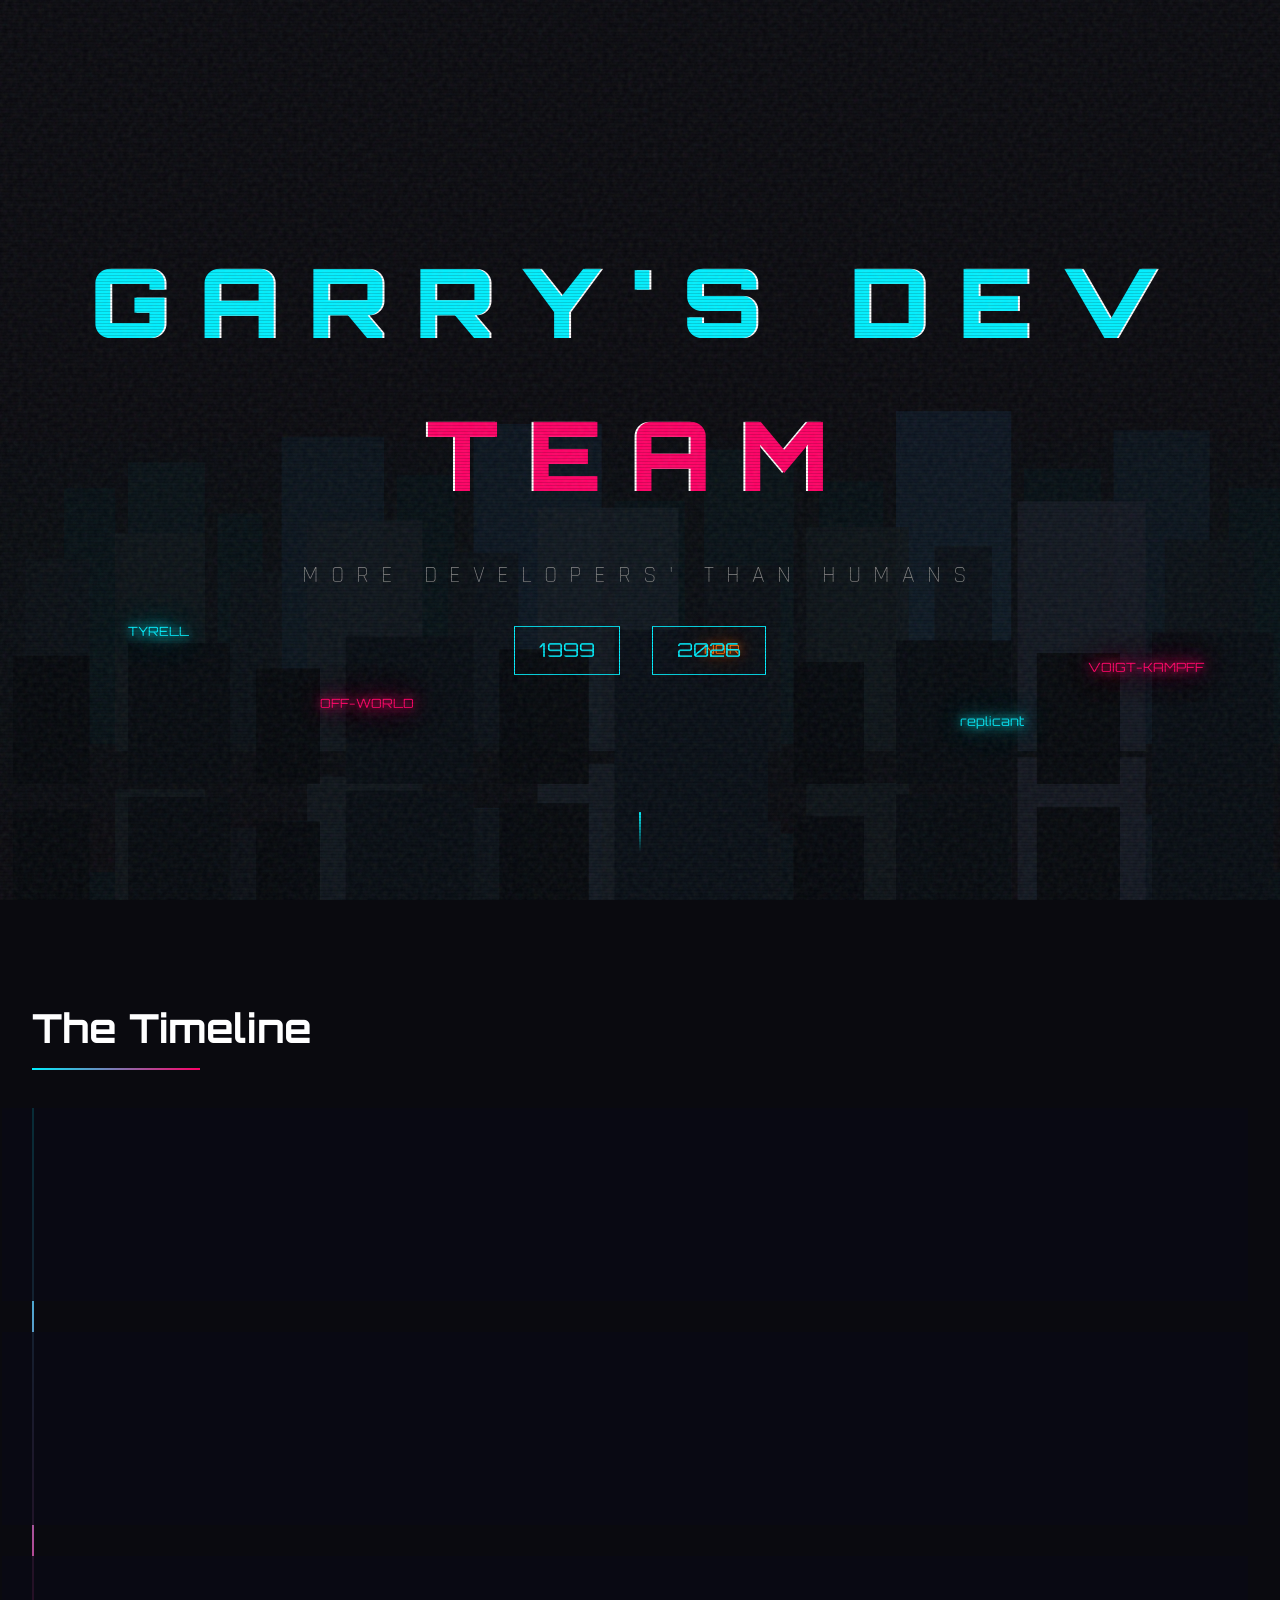
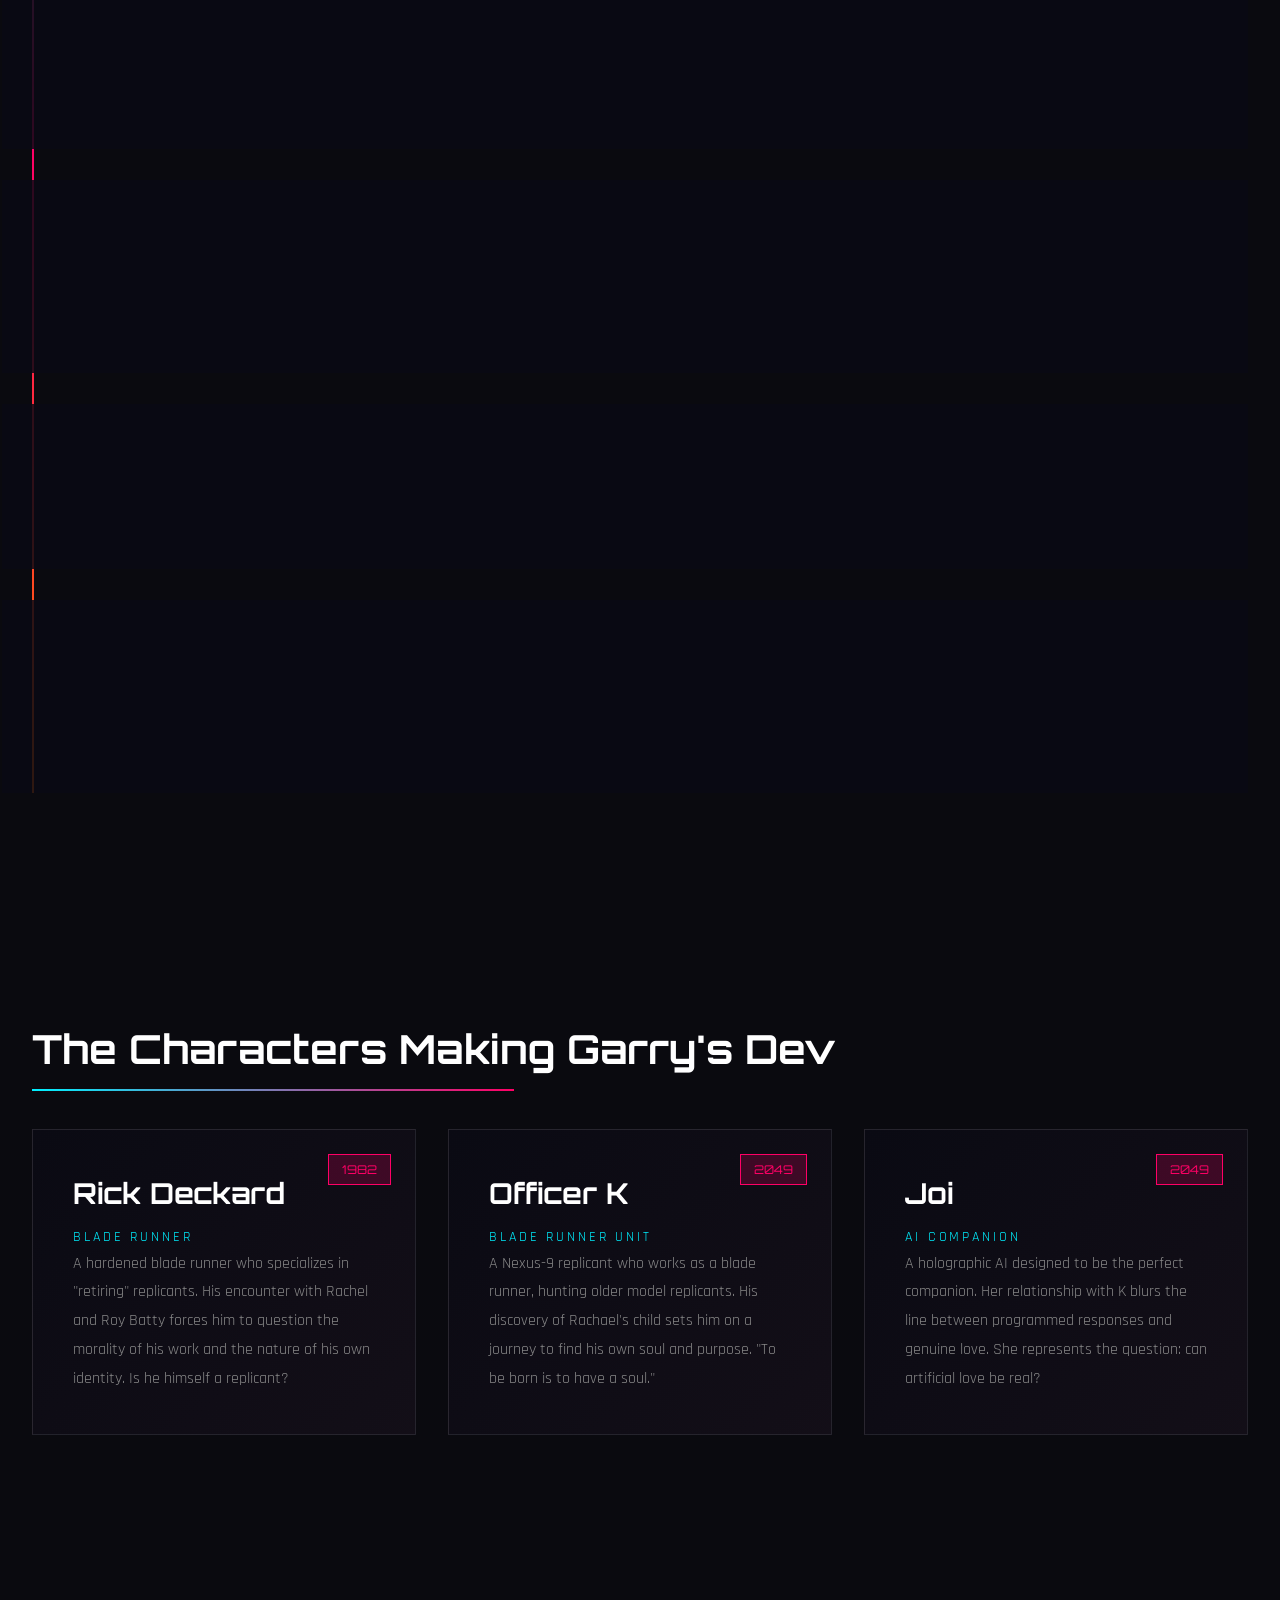
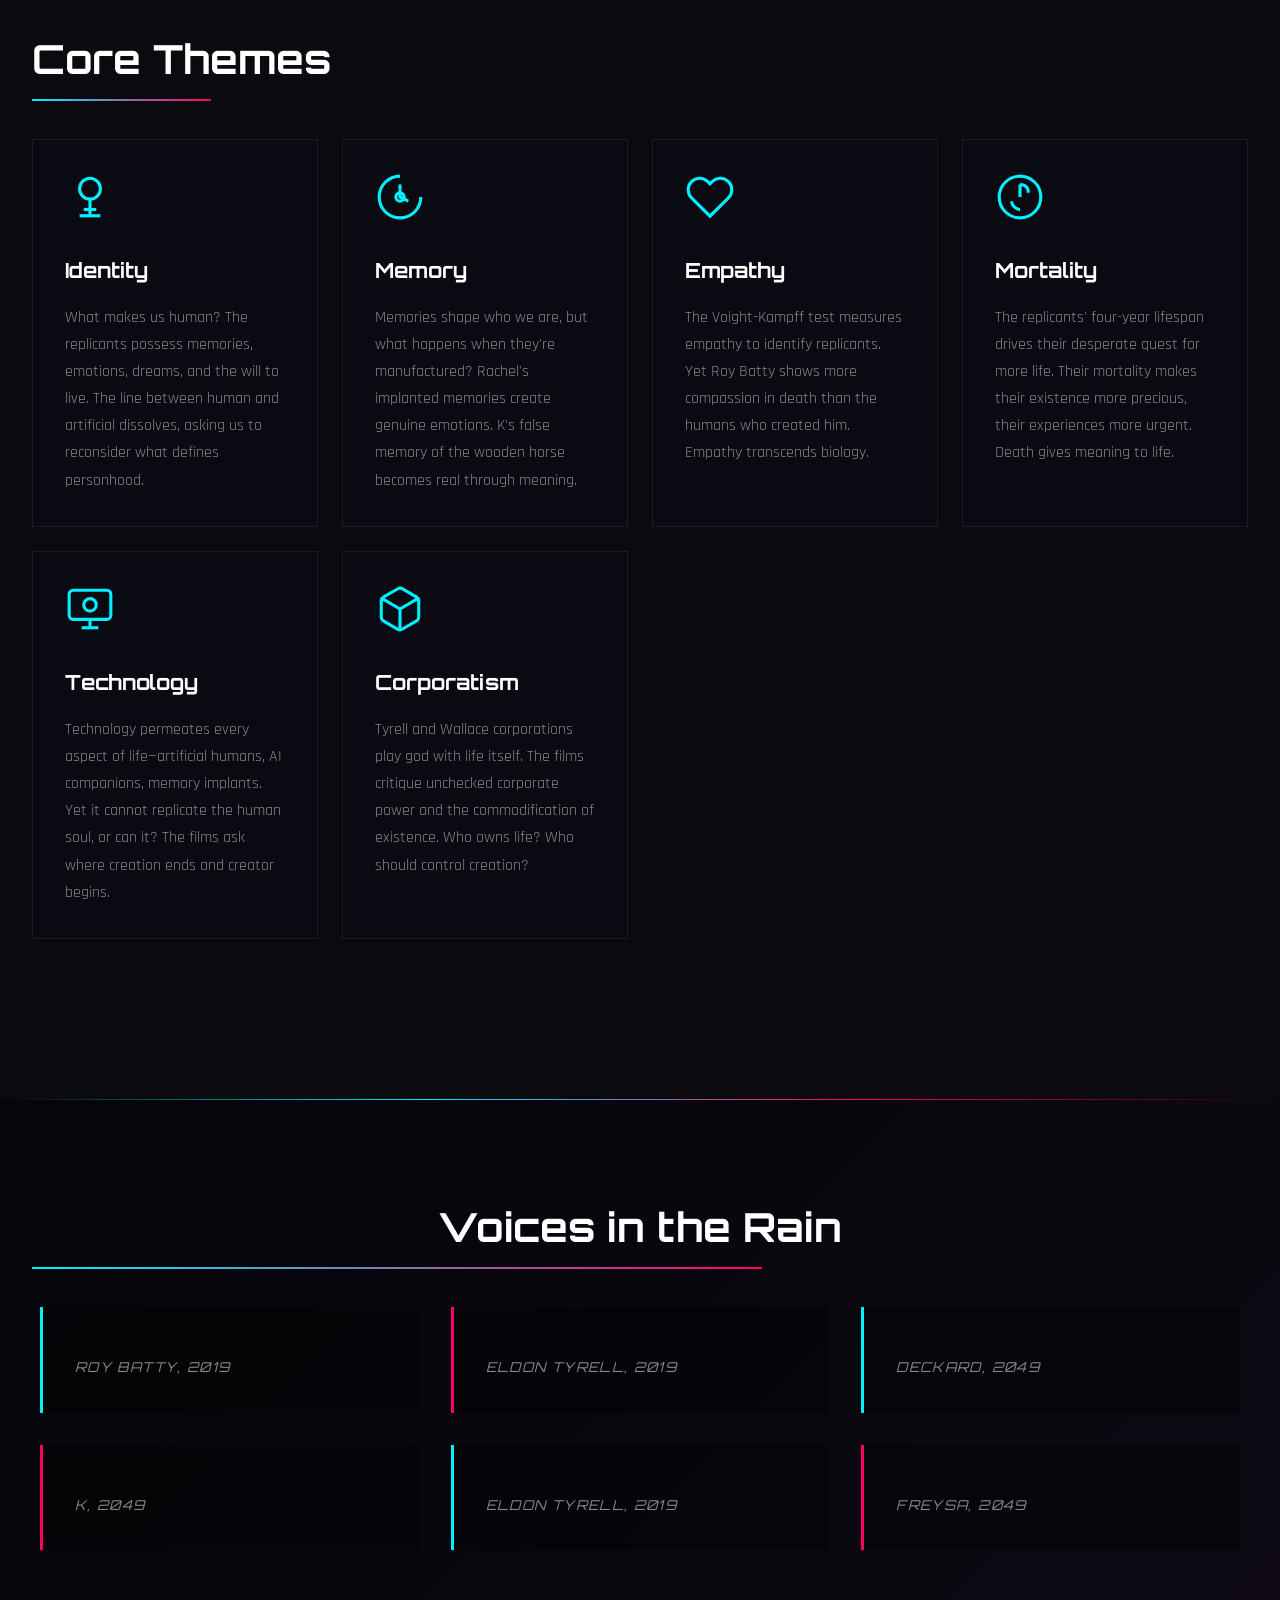
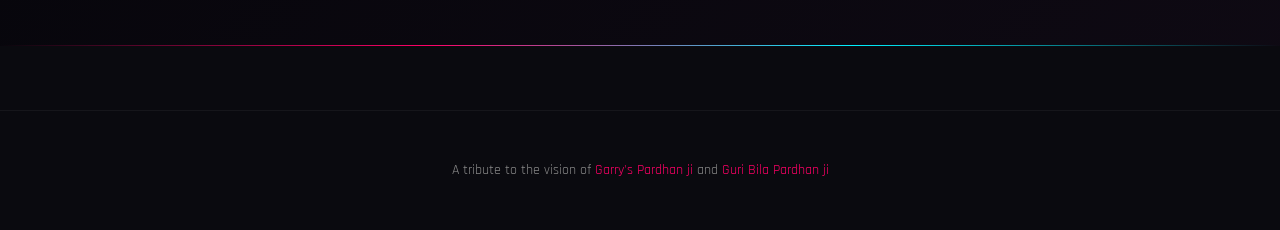
==== index.html @ 94e4e6bd "Update index.html" ====
<!DOCTYPE html>    
<html lang="en">         
<head>    
    <title>GARRY'S DEV TEAM</title>
    <meta name="google-site-verification" content="avKt0kU8BLroSEwpbWZfUo_rFv3355gO7h4EBbHmnKc" />
    <meta charset="UTF-8">
    <meta name="viewport" content="width=device-width, initial-scale=1.0">
    <link href="https://fonts.googleapis.com/css2?family=Orbitron:wght@400;700;900&family=Rajdhani:wght@300;400;500;600&display=swap" rel="stylesheet">
    <link rel="stylesheet" href="style.css">
    <!-- <style>
        * {   
            margin: 0; 
            padding: 0;
            box-sizing: border-box;
        }

        :root {
            --cyan: #00f0ff;
            --magenta: #ff0066;
            --orange: #ff6b00;
            --dark-bg: #0a0a0f;
            --card-bg: rgba(10, 10, 20, 0.85);
            --text-primary: #e0e0e0;
            --text-secondary: #888;
        }

        html {
            scroll-behavior: smooth;
        }

        body {
            font-family: 'Rajdhani', sans-serif;
            background: var(--dark-bg);
            color: var(--text-primary);
            overflow-x: hidden;
            line-height: 1.6;
        }

        /* Film Grain Overlay */
        .film-grain {
            position: fixed;
            top: 0;
            left: 0;
            width: 100%;
            height: 100%;
            pointer-events: none;
            z-index: 10000;
            opacity: 0.08;
            background-image: url("data:image/svg+xml,%3Csvg viewBox='0 0 200 200' xmlns='http://www.w3.org/2000/svg'%3E%3Cfilter id='noise'%3E%3CfeTurbulence type='fractalNoise' baseFrequency='0.9' numOctaves='4' stitchTiles='stitch'/%3E%3C/filter%3E%3Crect width='100%25' height='100%25' filter='url(%23noise)'/%3E%3C/svg%3E");
            animation: grain 0.3s steps(3) infinite;
        }

        @keyframes grain {
            0%, 100% { transform: translate(0, 0); }
            33% { transform: translate(-2px, 1px); }
            66% { transform: translate(1px, -1px); }
        }

        /* CRT Scanlines */
        .scanlines {
            position: fixed;
            top: 0;
            left: 0;
            width: 100%;
            height: 100%;
            pointer-events: none; 
            z-index: 9999;
            background: repeating-linear-gradient(
                0deg,
                rgba(0, 0, 0, 0.15) 0px,
                rgba(0, 0, 0, 0.15) 1px,
                transparent 1px,
                transparent 3px
            );
            animation: scanlineMove 8s linear infinite;
        }

        @keyframes scanlineMove {
            0% { background-position: 0 0; }
            100% { background-position: 0 100px; }
        }

        /* Rain Canvas */
        #rainCanvas {
            position: fixed;
            top: 0;
            left: 0;
            width: 100%;
            height: 100%;
            z-index: 5;
            pointer-events: none;
        }

        /* Hero Section */
        .hero {
            position: relative;
            height: 100vh;
            min-height: 700px;
            display: flex;
            align-items: center;
            justify-content: center;
            overflow: hidden;
        }

        .parallax-container {
            position: absolute;
            width: 100%;
            height: 100%;
            top: 0;
            left: 0;
        }

        .city-layer {
            position: absolute;
            bottom: 0;
            left: 0;
            width: 100%;
            background-size: cover;
            background-position: bottom center;
            background-repeat: repeat-x;
        }

        .city-back {
            height: 60%;
            background: linear-gradient(to top, 
                transparent 0%,
                rgba(0, 240, 255, 0.02) 50%,
                transparent 100%
            ),
            url("data:image/svg+xml,%3Csvg xmlns='http://www.w3.org/2000/svg' viewBox='0 0 1000 300'%3E%3Crect x='50' y='100' width='40' height='200' fill='%23051015'/%3E%3Crect x='100' y='80' width='60' height='220' fill='%23081218'/%3E%3Crect x='170' y='120' width='35' height='180' fill='%23051015'/%3E%3Crect x='220' y='60' width='80' height='240' fill='%230a1520'/%3E%3Crect x='310' y='90' width='45' height='210' fill='%23051015'/%3E%3Crect x='370' y='50' width='100' height='250' fill='%230c1825'/%3E%3Crect x='480' y='110' width='55' height='190' fill='%23051015'/%3E%3Crect x='550' y='70' width='70' height='230' fill='%23081218'/%3E%3Crect x='640' y='95' width='50' height='205' fill='%23051015'/%3E%3Crect x='700' y='40' width='90' height='260' fill='%230e1a28'/%3E%3Crect x='800' y='85' width='60' height='215' fill='%23051015'/%3E%3Crect x='870' y='55' width='75' height='245' fill='%230a1520'/%3E%3Crect x='960' y='100' width='40' height='200' fill='%23051015'/%3E%3C/svg%3E");
            opacity: 0.7;
            z-index: 1;
        }

        .city-mid {
            height: 45%;
            background: url("data:image/svg+xml,%3Csvg xmlns='http://www.w3.org/2000/svg' viewBox='0 0 1000 200'%3E%3Crect x='20' y='50' width='50' height='150' fill='%230a0f15'/%3E%3Crect x='90' y='30' width='70' height='170' fill='%230d1318'/%3E%3Crect x='180' y='60' width='40' height='140' fill='%230a0f15'/%3E%3Crect x='240' y='20' width='90' height='180' fill='%230f151c'/%3E%3Crect x='350' y='45' width='55' height='155' fill='%230a0f15'/%3E%3Crect x='420' y='10' width='110' height='190' fill='%23111820'/%3E%3Crect x='550' y='55' width='60' height='145' fill='%230a0f15'/%3E%3Crect x='630' y='25' width='80' height='175' fill='%230d1318'/%3E%3Crect x='730' y='40' width='45' height='160' fill='%230a0f15'/%3E%3Crect x='795' y='5' width='100' height='195' fill='%23131822'/%3E%3Crect x='910' y='35' width='70' height='165' fill='%230a0f15'/%3E%3C/svg%3E");
            opacity: 0.85;
            z-index: 2;
        }

        .city-front {
            height: 30%;
            background: url("data:image/svg+xml,%3Csvg xmlns='http://www.w3.org/2000/svg' viewBox='0 0 1000 120'%3E%3Crect x='10' y='20' width='60' height='100' fill='%2305080c'/%3E%3Crect x='100' y='10' width='80' height='110' fill='%23060a0f'/%3E%3Crect x='200' y='30' width='50' height='90' fill='%2305080c'/%3E%3Crect x='270' y='5' width='100' height='115' fill='%23070c12'/%3E%3Crect x='390' y='15' width='70' height='105' fill='%2305080c'/%3E%3Crect x='480' y='0' width='120' height='120' fill='%23080e15'/%3E%3Crect x='620' y='25' width='55' height='95' fill='%2305080c'/%3E%3Crect x='700' y='8' width='90' height='112' fill='%23060a0f'/%3E%3Crect x='810' y='18' width='65' height='102' fill='%2305080c'/%3E%3Crect x='900' y='2' width='95' height='118' fill='%23070c12'/%3E%3C/svg%3E");
            opacity: 0.95;
            z-index: 3;
        }

        .neon-signs {
            position: absolute;
            bottom: 15%;
            left: 0;
            width: 100%;
            height: 20%;
            z-index: 4;
        }

        .neon-sign {
            position: absolute;
            font-family: 'Orbitron', sans-serif;
            font-size: 0.8rem;
            color: var(--cyan);
            text-shadow: 0 0 10px var(--cyan), 0 0 20px var(--cyan), 0 0 40px var(--cyan);
            animation: neonFlicker 3s infinite;
        }

        .neon-sign:nth-child(1) { left: 10%; top: 20%; animation-delay: 0s; }
        .neon-sign:nth-child(2) { left: 25%; top: 60%; color: var(--magenta); text-shadow: 0 0 10px var(--magenta), 0 0 20px var(--magenta), 0 0 40px var(--magenta); animation-delay: 0.5s; }
        .neon-sign:nth-child(3) { left: 55%; top: 30%; color: var(--orange); text-shadow: 0 0 10px var(--orange), 0 0 20px var(--orange), 0 0 40px var(--orange); animation-delay: 1s; }
        .neon-sign:nth-child(4) { left: 75%; top: 70%; animation-delay: 1.5s; }
        .neon-sign:nth-child(5) { left: 85%; top: 40%; color: var(--magenta); text-shadow: 0 0 10px var(--magenta), 0 0 20px var(--magenta), 0 0 40px var(--magenta); animation-delay: 2s; }

        @keyframes neonFlicker {
            0%, 100% { opacity: 1; }
            92% { opacity: 1; }
            93% { opacity: 0.3; }
            94% { opacity: 1; }
            96% { opacity: 0.5; }
            97% { opacity: 1; }
        }

        .hero-content {
            position: relative;
            z-index: 10;
            text-align: center;
            padding: 2rem;
        }

        .glitch-title {
            font-family: 'Orbitron', sans-serif;
            font-size: clamp(2.5rem, 8vw, 6rem);
            font-weight: 900;
            color: #fff;
            text-transform: uppercase;
            letter-spacing: 0.3em;
            position: relative;
            animation: textShadow 4s infinite;
        }

        .glitch-title::before,
        .glitch-title::after {
            content: attr(data-text);
            position: absolute;
            top: 0;
            left: 0;
            width: 100%;
            height: 100%;
        }

        .glitch-title::before {
            color: var(--cyan);
            animation: glitch1 2s infinite;
            clip-path: polygon(0 0, 100% 0, 100% 45%, 0 45%);
            transform: translateX(-2px);
        }

        .glitch-title::after {
            color: var(--magenta);
            animation: glitch2 2s infinite;
            clip-path: polygon(0 55%, 100% 55%, 100% 100%, 0 100%);
            transform: translateX(2px);
        }

        @keyframes glitch1 {
            0%, 100% { transform: translateX(0); }
            20% { transform: translateX(-3px); }
            40% { transform: translateX(3px); }
            60% { transform: translateX(-1px); }
            80% { transform: translateX(2px); }
        }

        @keyframes glitch2 {
            0%, 100% { transform: translateX(0); }
            20% { transform: translateX(3px); }
            40% { transform: translateX(-3px); }
            60% { transform: translateX(1px); }
            80% { transform: translateX(-2px); }
        }

        @keyframes textShadow {
            0%, 100% { text-shadow: 0 0 20px rgba(255,255,255,0.5), 0 0 40px var(--cyan); }
            50% { text-shadow: 0 0 30px rgba(255,255,255,0.7), 0 0 60px var(--magenta); }
        }

        .subtitle {
            font-family: 'Rajdhani', sans-serif;
            font-size: clamp(1rem, 3vw, 1.5rem);
            font-weight: 300;
            letter-spacing: 0.5em;
            color: var(--text-secondary);
            margin-top: 1.5rem;
            text-transform: uppercase;
        }

        .year-badge {
            display: inline-flex;
            gap: 2rem;
            margin-top: 2rem;
            font-family: 'Orbitron', sans-serif;
            font-size: 1.2rem;
        }

        .year-badge span {
            padding: 0.5rem 1.5rem;
            border: 1px solid var(--cyan);
            color: var(--cyan);
            position: relative;
            overflow: hidden;
            transition: all 0.3s ease;
            cursor: pointer;
        }

        .year-badge span::before {
            content: '';
            position: absolute;
            top: 0;
            left: -100%;
            width: 100%;
            height: 100%;
            background: linear-gradient(90deg, transparent, rgba(0, 240, 255, 0.2), transparent);
            transition: left 0.5s ease;
        }

        .year-badge span:hover::before {
            left: 100%;
        }

        .year-badge span:hover {
            background: rgba(0, 240, 255, 0.1);
            box-shadow: 0 0 20px rgba(0, 240, 255, 0.3);
        }

        .scroll-indicator {
            position: absolute;
            bottom: 3rem;
            left: 50%;
            transform: translateX(-50%);
            z-index: 10;
            animation: bounce 2s infinite;
        }

        .scroll-indicator span {
            display: block;
            width: 2px;
            height: 40px;
            background: linear-gradient(to bottom, var(--cyan), transparent);
            margin: 0 auto;
        }

        @keyframes bounce {
            0%, 100% { transform: translateX(-50%) translateY(0); }
            50% { transform: translateX(-50%) translateY(10px); }
        }

        /* Section Styles */
        section {
            position: relative;
            z-index: 10;
            padding: 6rem 2rem;
            max-width: 1400px;
            margin: 0 auto;
        }

        .section-title {
            font-family: 'Orbitron', sans-serif;
            font-size: clamp(1.8rem, 4vw, 2.5rem);
            font-weight: 700;
            margin-bottom: 3rem;
            position: relative;
            display: inline-block;
            color: #fff;
        }

        .section-title::after {
            content: '';
            position: absolute;
            bottom: -10px;
            left: 0;
            width: 60%;
            height: 2px;
            background: linear-gradient(90deg, var(--cyan), var(--magenta));
        }

        /* Timeline */
        .timeline {
            position: relative;
            padding-left: 2rem;
        }

        .timeline::before {
            content: '';
            position: absolute;
            left: 0;
            top: 0;
            height: 100%;
            width: 2px;
            background: linear-gradient(to bottom, var(--cyan), var(--magenta), var(--orange));
        }

        .timeline-item {
            position: relative;
            padding: 2rem;
            margin-bottom: 2rem;
            background: var(--card-bg);
            border: 1px solid rgba(0, 240, 255, 0.2);
            backdrop-filter: blur(10px);
            transition: all 0.4s ease;
            cursor: pointer;
        }

        .timeline-item::before {
            content: '';
            position: absolute;
            left: -2.5rem;
            top: 2.5rem;
            width: 12px;
            height: 12px;
            background: var(--cyan);
            border-radius: 50%;
            box-shadow: 0 0 15px var(--cyan);
            transition: all 0.3s ease;
        }

        .timeline-item:hover {
            transform: translateX(10px);
            border-color: var(--cyan);
            box-shadow: 0 0 30px rgba(0, 240, 255, 0.2), inset 0 0 30px rgba(0, 240, 255, 0.05);
        }

        .timeline-item:hover::before {
            background: var(--magenta);
            box-shadow: 0 0 20px var(--magenta);
        }

        .timeline-year {
            font-family: 'Orbitron', sans-serif;
            font-size: 0.9rem;
            color: var(--cyan);
            margin-bottom: 0.5rem;
        }

        .timeline-title {
            font-family: 'Orbitron', sans-serif;
            font-size: 1.3rem;
            font-weight: 600;
            margin-bottom: 0.8rem;
            color: #fff;
        }

        .timeline-desc {
            color: var(--text-secondary);
            font-size: 1rem;
            line-height: 1.7;
        }

        /* Character Cards */
        .characters-grid {
            display: grid;
            grid-template-columns: repeat(auto-fit, minmax(300px, 1fr));
            gap: 2rem;
        }

        .character-card {
            position: relative;
            background: linear-gradient(135deg, rgba(10, 10, 20, 0.9), rgba(20, 15, 25, 0.9));
            border: 1px solid rgba(255, 255, 255, 0.1);
            padding: 2.5rem;
            overflow: hidden;
            transition: all 0.4s ease;
            cursor: pointer;
        }

        .character-card::before {
            content: '';
            position: absolute;
            top: 0;
            left: 0;
            width: 100%;
            height: 4px;
            background: linear-gradient(90deg, var(--cyan), var(--magenta));
            transform: scaleX(0);
            transform-origin: left;
            transition: transform 0.4s ease;
        }

        .character-card::after {
            content: '';
            position: absolute;
            top: 0;
            left: 0;
            width: 100%;
            height: 100%;
            background: linear-gradient(135deg, transparent 40%, rgba(0, 240, 255, 0.05) 100%);
            opacity: 0;
            transition: opacity 0.4s ease;
        }

        .character-card:hover {
            transform: translateY(-10px);
            border-color: rgba(0, 240, 255, 0.3);
            box-shadow: 0 20px 50px rgba(0, 0, 0, 0.5), 0 0 40px rgba(0, 240, 255, 0.1);
        }

        .character-card:hover::before {
            transform: scaleX(1);
        }

        .character-card:hover::after {
            opacity: 1;
        }

        .character-name {
            font-family: 'Orbitron', sans-serif;
            font-size: 1.8rem;
            font-weight: 700;
            margin-bottom: 0.5rem;
            color: #fff;
            position: relative;
            z-index: 2;
        }

        .character-role {
            font-size: 0.9rem;
            color: var(--cyan);
            text-transform: uppercase;
            letter-spacing: 0.2em;
            margin-bottom: 1.5rem;
            position: relative;
            z-index: 2;
        }

        .character-desc {
            color: var(--text-secondary);
            line-height: 1.8;
            position: relative;
            z-index: 2;
        }

        .character-movie {
            position: absolute;
            top: 1.5rem;
            right: 1.5rem;
            font-family: 'Orbitron', sans-serif;
            font-size: 0.75rem;
            padding: 0.3rem 0.8rem;
            background: rgba(255, 0, 102, 0.2);
            border: 1px solid var(--magenta);
            color: var(--magenta);
            z-index: 2;
        }

        /* Themes Panel */
        .themes-container {
            display: grid;
            grid-template-columns: repeat(auto-fit, minmax(280px, 1fr));
            gap: 1.5rem;
        }

        .theme-card {
            background: rgba(10, 10, 20, 0.8);
            border: 1px solid rgba(255, 255, 255, 0.08);
            padding: 2rem;
            position: relative;
            overflow: hidden;
            transition: all 0.4s ease;
        }

        .theme-card::before {
            content: '';
            position: absolute;
            top: -50%;
            left: -50%;
            width: 200%;
            height: 200%;
            background: conic-gradient(from 0deg, transparent, var(--cyan), transparent 30%);
            animation: rotate 6s linear infinite;
            opacity: 0;
            transition: opacity 0.4s ease;
        }

        .theme-card:hover::before {
            opacity: 0.1;
        }

        @keyframes rotate {
            100% { transform: rotate(360deg); }
        }

        .theme-card:hover {
            border-color: var(--cyan);
            transform: scale(1.02);
        }

        .theme-icon {
            width: 50px;
            height: 50px;
            margin-bottom: 1.5rem;
            color: var(--cyan);
            position: relative;
            z-index: 2;
        }

        .theme-title {
            font-family: 'Orbitron', sans-serif;
            font-size: 1.3rem;
            margin-bottom: 1rem;
            color: #fff;
            position: relative;
            z-index: 2;
        }

        .theme-desc {
            color: var(--text-secondary);
            line-height: 1.7;
            position: relative;
            z-index: 2;
        }

        /* Quote Wall */
        .quotes-section {
            background: linear-gradient(135deg, rgba(5, 5, 10, 0.95), rgba(15, 10, 20, 0.95));
            padding: 6rem 2rem;
            margin: 4rem 0;
            position: relative;
        }

        .quotes-section::before {
            content: '';
            position: absolute;
            top: 0;
            left: 0;
            width: 100%;
            height: 1px;
            background: linear-gradient(90deg, transparent, var(--cyan), var(--magenta), transparent);
        }

        .quotes-section::after {
            content: '';
            position: absolute;
            bottom: 0;
            left: 0;
            width: 100%;
            height: 1px;
            background: linear-gradient(90deg, transparent, var(--magenta), var(--cyan), transparent);
        }

        .quotes-grid {
            max-width: 1200px;
            margin: 0 auto;
            display: grid;
            grid-template-columns: repeat(auto-fit, minmax(300px, 1fr));
            gap: 2rem;
        }

        .quote-card {
            padding: 2rem;
            background: rgba(0, 0, 0, 0.4);
            border-left: 3px solid var(--cyan);
            position: relative;
            transition: all 0.3s ease;
        }

        .quote-card:nth-child(even) {
            border-left-color: var(--magenta);
        }

        .quote-card:hover {
            background: rgba(0, 240, 255, 0.05);
            transform: translateX(5px);
        }

        .quote-text {
            font-family: 'Rajdhani', sans-serif;
            font-size: 1.2rem;
            font-style: italic;
            line-height: 1.8;
            margin-bottom: 1rem;
            color: #e0e0e0;
        }

        .quote-text .cursor {
            display: inline-block;
            width: 2px;
            height: 1.2em;
            background: var(--cyan);
            margin-left: 2px;
            animation: blink 0.7s infinite;
            vertical-align: text-bottom;
        }

        @keyframes blink {
            0%, 50% { opacity: 1; }
            51%, 100% { opacity: 0; }
        }

        .quote-author {
            font-family: 'Orbitron', sans-serif;
            font-size: 0.85rem;
            color: var(--text-secondary);
            text-transform: uppercase;
            letter-spacing: 0.1em;
        }

        /* Footer */
        footer {
            position: relative;
            z-index: 10;
            padding: 3rem 2rem;
            text-align: center;
            border-top: 1px solid rgba(255, 255, 255, 0.05);
        }

        .footer-text {
            font-size: 0.9rem;
            color: var(--text-secondary);
        }

        .footer-text span {
            color: var(--magenta);
        }

        /* Responsive */
        @media (max-width: 768px) {
            .timeline {
                padding-left: 1.5rem;
            }

            .timeline-item::before {
                left: -1.9rem;
                width: 10px;
                height: 10px;
            }

            .characters-grid {
                grid-template-columns: 1fr;
            }

            .year-badge {
                flex-direction: column;
                gap: 1rem;
            }

            section {
                padding: 4rem 1.5rem;
            }
        }

        /* Reduced Motion */
        @media (prefers-reduced-motion: reduce) {
            *, *::before, *::after {
                animation-duration: 0.01ms !important;
                animation-iteration-count: 1 !important;
                transition-duration: 0.01ms !important;
            }
        }

        /* Glow effect for interactive elements */
        .glow-cyan:hover {
            box-shadow: 0 0 20px rgba(0, 240, 255, 0.4), inset 0 0 20px rgba(0, 240, 255, 0.1);
        }

        .glow-magenta:hover {
            box-shadow: 0 0 20px rgba(255, 0, 102, 0.4), inset 0 0 20px rgba(255, 0, 102, 0.1);
        } -->
    <!-- </style> -->
</head>
<body>
    <script src="script.js"></script>
    <div class="film-grain"></div>
    <div class="scanlines"></div>
    <canvas id="rainCanvas"></canvas>

    <!-- Hero Section -->
    <header class="hero">
        <div class="parallax-container">
            <div class="city-layer city-back" data-speed="0.1"></div>
            <div class="city-layer city-mid" data-speed="0.3"></div>
            <div class="city-layer city-front" data-speed="0.5"></div>
            <div class="neon-signs">
                <span class="neon-sign">TYRELL</span>
                <span class="neon-sign">OFF-WORLD</span>
                <span class="neon-sign">NOIR</span>
                <span class="neon-sign">replicant</span>
                <span class="neon-sign">VOIGT-KAMPFF</span>
            </div>
        </div>
        
        <div class="hero-content">
            <h1 class="glitch-title" data-text="GARRY'S DEV TEAM">GARRY'S DEV TEAM</h1>
            
            <p class="subtitle">More Developers' Than Humans</p>
            <div class="year-badge">
                <span>1999</span>
                <span>2026</span>
            </div>
        </div>

        <div class="scroll-indicator">
            <span></span>
        </div>
    </header>

    <!-- Timeline Section -->
    <section id="timeline">
        <h2 class="section-title">The Timeline</h2>
        <div class="timeline">
            <article class="timeline-item">
                <span class="timeline-year">1999 - Los Angeles</span>
                <h3 class="timeline-title">The Nexus-6 Hunt Begins</h3>
                <p class="timeline-desc">Rick Deckard, a retired blade runner, is forced back into service to hunt down four replicants who have escaped to Earth. Roy Batty leads the rebellion, seeking extended life from their creator.</p>
            </article>
            <article class="timeline-item">
                <span class="timeline-year">2001 - Tyrell Corporation</span>
                <h3 class="timeline-title">Rachel - The Experiment</h3>
                <p class="timeline-desc">Deckard meets Rachel, a replicant who believes she is human. She possesses implanted memories from Tyrell's niece, raising questions about the nature of identity and consciousness.</p>
            </article>
            <article class="timeline-item">
                <span class="timeline-year">2020 - Bradbury Building</span>
                <h3 class="timeline-title">Tears in Rain</h3>
                <p class="timeline-desc">In his final moments, Roy Batty saves Deckard and delivers his iconic monologue. "All those moments will be lost in time, like tears in rain." A replicant shows more humanity than the humans hunting him.</p>
            </article>
            <article class="timeline-item">
                <span class="timeline-year">2022 - Los Angeles</span>
                <h3 class="timeline-title">Officer K Discovers the Truth</h3>
                <p class="timeline-desc">A new blade runner, K, uncovers a long-buried secret that has the potential to plunge what's left of society into chaos. His discovery leads him to track down Rick Deckard, who's been missing for 30 years.</p>
            </article>
            <article class="timeline-item">
                <span class="timeline-year">2024 - Wallace Corporation</span>
                <h3 class="timeline-title">The Miracle</h3>
                <p class="timeline-desc">K learns that replicant Rachael gave birth to a child—a biological miracle. This discovery challenges everything about the distinction between humans and replicants.</p>
            </article>
            <article class="timeline-item">
                <span class="timeline-year">2026 - Las Vegas Ruins</span>
                <h3 class="timeline-title">Reunion at the Dust</h3>
                <p class="timeline-desc">K finds Deckard living in the radioactive ruins of Las Vegas. Their confrontation reveals the depths of sacrifice and the meaning of love beyond the boundaries of biological existence.</p>
            </article>
        </div>
    </section>

    <!-- Characters Section -->
    <section id="characters">
        <h2 class="section-title">The Characters Making Garry's Dev</h2>
        <div class="characters-grid">
            <article class="character-card">
                <span class="character-movie">1982</span>
                <h3 class="character-name">Rick Deckard</h3>
                <span class="character-role">Blade Runner</span>
                <p class="character-desc">A hardened blade runner who specializes in "retiring" replicants. His encounter with Rachel and Roy Batty forces him to question the morality of his work and the nature of his own identity. Is he himself a replicant?</p>
            </article>
            <article class="character-card">
                <span class="character-movie">2049</span>
                <h3 class="character-name">Officer K</h3>
                <span class="character-role">Blade Runner Unit</span>
                <p class="character-desc">A Nexus-9 replicant who works as a blade runner, hunting older model replicants. His discovery of Rachael's child sets him on a journey to find his own soul and purpose. "To be born is to have a soul."</p>
            </article>
            <article class="character-card">
                <span class="character-movie">2049</span>
                <h3 class="character-name">Joi</h3>
                <span class="character-role">AI Companion</span>
                <p class="character-desc">A holographic AI designed to be the perfect companion. Her relationship with K blurs the line between programmed responses and genuine love. She represents the question: can artificial love be real?</p>
            </article>
        </div>
    </section>

    <!-- Themes Section -->
    <section id="themes">
        <h2 class="section-title">Core Themes</h2>
        <div class="themes-container">
            <article class="theme-card">
                <svg class="theme-icon" viewBox="0 0 24 24" fill="none" stroke="currentColor" stroke-width="1.5">
                    <circle cx="12" cy="8" r="5"/>
                    <path d="M12 13v8"/>
                    <path d="M9 18h6"/>
                    <path d="M7 21h10"/>
                </svg>
                <h3 class="theme-title">Identity</h3>
                <p class="theme-desc">What makes us human? The replicants possess memories, emotions, dreams, and the will to live. The line between human and artificial dissolves, asking us to reconsider what defines personhood.</p>
            </article>
            <article class="theme-card">
                <svg class="theme-icon" viewBox="0 0 24 24" fill="none" stroke="currentColor" stroke-width="1.5">
                    <path d="M12 2a10 10 0 1 0 10 10"/>
                    <path d="M12 6v6l4 2"/>
                    <circle cx="12" cy="12" r="2"/>
                </svg>
                <h3 class="theme-title">Memory</h3>
                <p class="theme-desc">Memories shape who we are, but what happens when they're manufactured? Rachel's implanted memories create genuine emotions. K's false memory of the wooden horse becomes real through meaning.</p>
            </article>
            <article class="theme-card">
                <svg class="theme-icon" viewBox="0 0 24 24" fill="none" stroke="currentColor" stroke-width="1.5">
                    <path d="M20.84 4.61a5.5 5.5 0 0 0-7.78 0L12 5.67l-1.06-1.06a5.5 5.5 0 0 0-7.78 7.78l1.06 1.06L12 21.23l7.78-7.78 1.06-1.06a5.5 5.5 0 0 0 0-7.78z"/>
                </svg>
                <h3 class="theme-title">Empathy</h3>
                <p class="theme-desc">The Voight-Kampff test measures empathy to identify replicants. Yet Roy Batty shows more compassion in death than the humans who created him. Empathy transcends biology.</p>
            </article>
            <article class="theme-card">
                <svg class="theme-icon" viewBox="0 0 24 24" fill="none" stroke="currentColor" stroke-width="1.5">
                    <circle cx="12" cy="12" r="10"/>
                    <path d="M12 6v6"/>
                    <path d="M12 6c2 0 4 1 4 4"/>
                    <path d="M8 14c0 2 2 4 4 4"/>
                </svg>
                <h3 class="theme-title">Mortality</h3>
                <p class="theme-desc">The replicants' four-year lifespan drives their desperate quest for more life. Their mortality makes their existence more precious, their experiences more urgent. Death gives meaning to life.</p>
            </article>
            <article class="theme-card">
                <svg class="theme-icon" viewBox="0 0 24 24" fill="none" stroke="currentColor" stroke-width="1.5">
                    <rect x="2" y="3" width="20" height="14" rx="2"/>
                    <path d="M8 21h8"/>
                    <path d="M12 17v4"/>
                    <circle cx="12" cy="10" r="3"/>
                </svg>
                <h3 class="theme-title">Technology</h3>
                <p class="theme-desc">Technology permeates every aspect of life—artificial humans, AI companions, memory implants. Yet it cannot replicate the human soul, or can it? The films ask where creation ends and creator begins.</p>
            </article>
            <article class="theme-card">
                <svg class="theme-icon" viewBox="0 0 24 24" fill="none" stroke="currentColor" stroke-width="1.5">
                    <path d="M21 16V8a2 2 0 0 0-1-1.73l-7-4a2 2 0 0 0-2 0l-7 4A2 2 0 0 0 3 8v8a2 2 0 0 0 1 1.73l7 4a2 2 0 0 0 2 0l7-4A2 2 0 0 0 21 16z"/>
                    <path d="M12 22V12"/>
                    <path d="M12 12L3.5 7"/>
                    <path d="M12 12l8.5-5"/>
                </svg>
                <h3 class="theme-title">Corporatism</h3>
                <p class="theme-desc">Tyrell and Wallace corporations play god with life itself. The films critique unchecked corporate power and the commodification of existence. Who owns life? Who should control creation?</p>
            </article>
        </div>
    </section>

    <!-- Quote Wall -->
    <section class="quotes-section">
        <h2 class="section-title" style="text-align: center; display: block; margin: 0 auto 3rem;">Voices in the Rain</h2>
        <div class="quotes-grid">
            <article class="quote-card">
                <blockquote class="quote-text" data-quote="I've seen things you people wouldn't believe. Attack ships on fire off the shoulder of Orion. I watched C-beams glitter in the dark near the Tannhauser Gate. All those moments will be lost in time, like tears in rain. Time to die."></blockquote>
                <cite class="quote-author">Roy Batty, 2019</cite>
            </article>
            <article class="quote-card">
                <blockquote class="quote-text" data-quote="More human than human is our motto."></blockquote>
                <cite class="quote-author">Eldon Tyrell, 2019</cite>
            </article>
            <article class="quote-card">
                <blockquote class="quote-text" data-quote="Sometimes to love someone, you got to be a stranger."></blockquote>
                <cite class="quote-author">Deckard, 2049</cite>
            </article>
            <article class="quote-card">
                <blockquote class="quote-text" data-quote="All the best memories are hers."></blockquote>
                <cite class="quote-author">K, 2049</cite>
            </article>
            <article class="quote-card">
                <blockquote class="quote-text" data-quote="The light that burns twice as bright burns half as long. And you have burned so very, very brightly, Roy."></blockquote>
                <cite class="quote-author">Eldon Tyrell, 2019</cite>
            </article>
            <article class="quote-card">
                <blockquote class="quote-text" data-quote="Dying for the right cause is the most human thing we can do."></blockquote>
                <cite class="quote-author">Freysa, 2049</cite>
            </article>
        </div>
    </section>

    <!-- Footer -->
    <footer>
        <p class="footer-text">A tribute to the vision of <span>Garry's Pardhan ji</span> and <span>Guri Bila Pardhan ji</span></p>
    </footer>

    <!-- <script>
        // Rain Effect
        const rainCanvas = document.getElementById('rainCanvas');
        const ctx = rainCanvas.getContext('2d');
        let raindrops = [];
        let animationId = null;

        function resizeCanvas() {
            rainCanvas.width = window.innerWidth;
            rainCanvas.height = window.innerHeight;
        }

        class Raindrop {
            constructor() {
                this.reset();
            }

            reset() {
                this.x = Math.random() * rainCanvas.width;
                this.y = Math.random() * -rainCanvas.height;
                this.speed = Math.random() * 8 + 12;
                this.length = Math.random() * 20 + 10;
                this.opacity = Math.random() * 0.3 + 0.1;
                this.width = Math.random() * 1.5 + 0.5;
            }

            update() {
                this.y += this.speed;
                if (this.y > rainCanvas.height) {
                    this.reset();
                }
            }

            draw() {
                ctx.beginPath();
                ctx.moveTo(this.x, this.y);
                ctx.lineTo(this.x + this.width * 0.5, this.y + this.length);
                ctx.strokeStyle = `rgba(150, 200, 255, ${this.opacity})`;
                ctx.lineWidth = this.width;
                ctx.lineCap = 'round';
                ctx.stroke();
            }
        }

        function initRain() {
            raindrops = [];
            const dropCount = Math.floor((rainCanvas.width * rainCanvas.height) / 15000);
            for (let i = 0; i < Math.min(dropCount, 200); i++) {
                raindrops.push(new Raindrop());
            }
        }

        function animateRain() {
            ctx.clearRect(0, 0, rainCanvas.width, rainCanvas.height);
            raindrops.forEach(drop => {
                drop.update();
                drop.draw();
            });
            animationId = requestAnimationFrame(animateRain);
        }

        // Parallax Effect
        function handleParallax() {
            const scrollY = window.scrollY;
            const layers = document.querySelectorAll('.city-layer');
            
            layers.forEach(layer => {
                const speed = parseFloat(layer.dataset.speed) || 0.1;
                const yPos = -(scrollY * speed);
                layer.style.transform = `translateY(${yPos}px)`;
            });
        }

        // Typewriter Effect
        function typeWriter(element, text, speed = 40) {
            let i = 0;
            element.innerHTML = '';
            
            function type() {
                if (i < text.length) {
                    element.innerHTML = text.substring(0, i + 1) + '<span class="cursor"></span>';
                    i++;
                    setTimeout(type, speed);
                } else {
                    element.innerHTML = text;
                }
            }
            type();
        }

        // Intersection Observer for typewriter
        const quoteObserver = new IntersectionObserver((entries) => {
            entries.forEach(entry => {
                if (entry.isIntersecting) {
                    const quoteEl = entry.target.querySelector('.quote-text');
                    if (quoteEl && !quoteEl.dataset.typed) {
                        const text = quoteEl.dataset.quote;
                        quoteEl.dataset.typed = 'true';
                        setTimeout(() => typeWriter(quoteEl, text, 30), Math.random() * 300);
                    }
                }
            });
        }, { threshold: 0.5 });

        document.querySelectorAll('.quote-card').forEach(card => {
            quoteObserver.observe(card);
        });

        // Timeline items animation
        const timelineObserver = new IntersectionObserver((entries) => {
            entries.forEach((entry, index) => {
                if (entry.isIntersecting) {
                    setTimeout(() => {
                        entry.target.style.opacity = '1';
                        entry.target.style.transform = 'translateX(0)';
                    }, index * 100);
                }
            });
        }, { threshold: 0.2 });

        document.querySelectorAll('.timeline-item').forEach((item, index) => {
            item.style.opacity = '0';
            item.style.transform = 'translateX(-30px)';
            item.style.transition = 'all 0.6s ease';
            timelineObserver.observe(item);
        });

        // Character cards animation
        const cardObserver = new IntersectionObserver((entries) => {
            entries.forEach((entry, index) => {
                if (entry.isIntersecting) {
                    setTimeout(() => {
                        entry.target.style.opacity = '1';
                        entry.target.style.transform = 'translateY(0)';
                    }, index * 150);
                }
            });
        }, { threshold: 0.2 });

        document.querySelectorAll('.character-card').forEach((card, index) => {
            card.style.opacity = '0';
            card.style.transform = 'translateY(40px)';
            card.style.transition = 'all 0.6s ease';
            cardObserver.observe(card);
        });

        // Theme cards animation
        const themeObserver = new IntersectionObserver((entries) => {
            entries.forEach((entry, index) => {
                if (entry.isIntersecting) {
                    setTimeout(() => {
                        entry.target.style.opacity = '1';
                        entry.target.style.transform = 'scale(1)';
                    }, index * 100);
                }
            });
        }, { threshold: 0.2 });

        document.querySelectorAll('.theme-card').forEach((card, index) => {
            card.style.opacity = '0';
            card.style.transform = 'scale(0.95)';
            card.style.transition = 'all 0.5s ease';
            themeObserver.observe(card);
        });

        // Glitch effect intensification on hover
        const glitchTitle = document.querySelector('.glitch-title');
        glitchTitle.addEventListener('mouseenter', () => {
            glitchTitle.style.animation = 'textShadow 0.3s infinite';
        });
        glitchTitle.addEventListener('mouseleave', () => {
            glitchTitle.style.animation = 'textShadow 4s infinite';
        });

        // Initialize
        window.addEventListener('resize', () => {
            resizeCanvas();
            initRain();
        });

        window.addEventListener('scroll', () => {
            handleParallax();
        });

        // Check for reduced motion preference
        const prefersReducedMotion = window.matchMedia('(prefers-reduced-motion: reduce)');
        
        function handleReducedMotion() {
            if (prefersReducedMotion.matches) {
                if (animationId) {
                    cancelAnimationFrame(animationId);
                }
                ctx.clearRect(0, 0, rainCanvas.width, rainCanvas.height);
            } else {
                initRain();
                animateRain();
            }
        }

        prefersReducedMotion.addEventListener('change', handleReducedMotion);

        // Start everything
        resizeCanvas();
        handleReducedMotion();
    </script> -->
</body>
</html>
---- style.css ----
* {
            margin: 0;
            padding: 0;
            box-sizing: border-box;
        }

        :root {
            --cyan: #00f0ff;
            --magenta: #ff0066;
            --orange: #ff6b00;
            --dark-bg: #0a0a0f;
            --card-bg: rgba(10, 10, 20, 0.85);
            --text-primary: #e0e0e0;
            --text-secondary: #888;
        }

        html {
            scroll-behavior: smooth;
        }

        body {
            font-family: 'Rajdhani', sans-serif;
            background: var(--dark-bg);
            color: var(--text-primary);
            overflow-x: hidden;
            line-height: 1.6;
        }

        /* Film Grain Overlay */
        .film-grain {
            position: fixed;
            top: 0;
            left: 0;
            width: 100%;
            height: 100%;
            pointer-events: none;
            z-index: 10000;
            opacity: 0.08;
            background-image: url("data:image/svg+xml,%3Csvg viewBox='0 0 200 200' xmlns='http://www.w3.org/2000/svg'%3E%3Cfilter id='noise'%3E%3CfeTurbulence type='fractalNoise' baseFrequency='0.9' numOctaves='4' stitchTiles='stitch'/%3E%3C/filter%3E%3Crect width='100%25' height='100%25' filter='url(%23noise)'/%3E%3C/svg%3E");
            animation: grain 0.3s steps(3) infinite;
        }

        @keyframes grain {
            0%, 100% { transform: translate(0, 0); }
            33% { transform: translate(-2px, 1px); }
            66% { transform: translate(1px, -1px); }
        }

        /* CRT Scanlines */
        .scanlines {
            position: fixed;
            top: 0;
            left: 0;
            width: 100%;
            height: 100%;
            pointer-events: none;
            z-index: 9999;
            background: repeating-linear-gradient(
                0deg,
                rgba(0, 0, 0, 0.15) 0px,
                rgba(0, 0, 0, 0.15) 1px,
                transparent 1px,
                transparent 3px
            );
            animation: scanlineMove 8s linear infinite;
        }

        @keyframes scanlineMove {
            0% { background-position: 0 0; }
            100% { background-position: 0 100px; }
        }

        /* Rain Canvas */
        #rainCanvas {
            position: fixed;
            top: 0;
            left: 0;
            width: 100%;
            height: 100%;
            z-index: 5;
            pointer-events: none;
        }

        /* Hero Section */
        .hero {
            position: relative;
            height: 100vh;
            min-height: 700px;
            display: flex;
            align-items: center;
            justify-content: center;
            overflow: hidden;
        }

        .parallax-container {
            position: absolute;
            width: 100%;
            height: 100%;
            top: 0;
            left: 0;
        }

        .city-layer {
            position: absolute;
            bottom: 0;
            left: 0;
            width: 100%;
            background-size: cover;
            background-position: bottom center;
            background-repeat: repeat-x;
        }

        .city-back {
            height: 60%;
            background: linear-gradient(to top, 
                transparent 0%,
                rgba(0, 240, 255, 0.02) 50%,
                transparent 100%
            ),
            url("data:image/svg+xml,%3Csvg xmlns='http://www.w3.org/2000/svg' viewBox='0 0 1000 300'%3E%3Crect x='50' y='100' width='40' height='200' fill='%23051015'/%3E%3Crect x='100' y='80' width='60' height='220' fill='%23081218'/%3E%3Crect x='170' y='120' width='35' height='180' fill='%23051015'/%3E%3Crect x='220' y='60' width='80' height='240' fill='%230a1520'/%3E%3Crect x='310' y='90' width='45' height='210' fill='%23051015'/%3E%3Crect x='370' y='50' width='100' height='250' fill='%230c1825'/%3E%3Crect x='480' y='110' width='55' height='190' fill='%23051015'/%3E%3Crect x='550' y='70' width='70' height='230' fill='%23081218'/%3E%3Crect x='640' y='95' width='50' height='205' fill='%23051015'/%3E%3Crect x='700' y='40' width='90' height='260' fill='%230e1a28'/%3E%3Crect x='800' y='85' width='60' height='215' fill='%23051015'/%3E%3Crect x='870' y='55' width='75' height='245' fill='%230a1520'/%3E%3Crect x='960' y='100' width='40' height='200' fill='%23051015'/%3E%3C/svg%3E");
            opacity: 0.7;
            z-index: 1;
        }

        .city-mid {
            height: 45%;
            background: url("data:image/svg+xml,%3Csvg xmlns='http://www.w3.org/2000/svg' viewBox='0 0 1000 200'%3E%3Crect x='20' y='50' width='50' height='150' fill='%230a0f15'/%3E%3Crect x='90' y='30' width='70' height='170' fill='%230d1318'/%3E%3Crect x='180' y='60' width='40' height='140' fill='%230a0f15'/%3E%3Crect x='240' y='20' width='90' height='180' fill='%230f151c'/%3E%3Crect x='350' y='45' width='55' height='155' fill='%230a0f15'/%3E%3Crect x='420' y='10' width='110' height='190' fill='%23111820'/%3E%3Crect x='550' y='55' width='60' height='145' fill='%230a0f15'/%3E%3Crect x='630' y='25' width='80' height='175' fill='%230d1318'/%3E%3Crect x='730' y='40' width='45' height='160' fill='%230a0f15'/%3E%3Crect x='795' y='5' width='100' height='195' fill='%23131822'/%3E%3Crect x='910' y='35' width='70' height='165' fill='%230a0f15'/%3E%3C/svg%3E");
            opacity: 0.85;
            z-index: 2;
        }

        .city-front {
            height: 30%;
            background: url("data:image/svg+xml,%3Csvg xmlns='http://www.w3.org/2000/svg' viewBox='0 0 1000 120'%3E%3Crect x='10' y='20' width='60' height='100' fill='%2305080c'/%3E%3Crect x='100' y='10' width='80' height='110' fill='%23060a0f'/%3E%3Crect x='200' y='30' width='50' height='90' fill='%2305080c'/%3E%3Crect x='270' y='5' width='100' height='115' fill='%23070c12'/%3E%3Crect x='390' y='15' width='70' height='105' fill='%2305080c'/%3E%3Crect x='480' y='0' width='120' height='120' fill='%23080e15'/%3E%3Crect x='620' y='25' width='55' height='95' fill='%2305080c'/%3E%3Crect x='700' y='8' width='90' height='112' fill='%23060a0f'/%3E%3Crect x='810' y='18' width='65' height='102' fill='%2305080c'/%3E%3Crect x='900' y='2' width='95' height='118' fill='%23070c12'/%3E%3C/svg%3E");
            opacity: 0.95;
            z-index: 3;
        }

        .neon-signs {
            position: absolute;
            bottom: 15%;
            left: 0;
            width: 100%;
            height: 20%;
            z-index: 4;
        }

        .neon-sign {
            position: absolute;
            font-family: 'Orbitron', sans-serif;
            font-size: 0.8rem;
            color: var(--cyan);
            text-shadow: 0 0 10px var(--cyan), 0 0 20px var(--cyan), 0 0 40px var(--cyan);
            animation: neonFlicker 3s infinite;
        }

        .neon-sign:nth-child(1) { left: 10%; top: 20%; animation-delay: 0s; }
        .neon-sign:nth-child(2) { left: 25%; top: 60%; color: var(--magenta); text-shadow: 0 0 10px var(--magenta), 0 0 20px var(--magenta), 0 0 40px var(--magenta); animation-delay: 0.5s; }
        .neon-sign:nth-child(3) { left: 55%; top: 30%; color: var(--orange); text-shadow: 0 0 10px var(--orange), 0 0 20px var(--orange), 0 0 40px var(--orange); animation-delay: 1s; }
        .neon-sign:nth-child(4) { left: 75%; top: 70%; animation-delay: 1.5s; }
        .neon-sign:nth-child(5) { left: 85%; top: 40%; color: var(--magenta); text-shadow: 0 0 10px var(--magenta), 0 0 20px var(--magenta), 0 0 40px var(--magenta); animation-delay: 2s; }

        @keyframes neonFlicker {
            0%, 100% { opacity: 1; }
            92% { opacity: 1; }
            93% { opacity: 0.3; }
            94% { opacity: 1; }
            96% { opacity: 0.5; }
            97% { opacity: 1; }
        }

        .hero-content {
            position: relative;
            z-index: 10;
            text-align: center;
            padding: 2rem;
        }

        .glitch-title {
            font-family: 'Orbitron', sans-serif;
            font-size: clamp(2.5rem, 8vw, 6rem);
            font-weight: 900;
            color: #fff;
            text-transform: uppercase;
            letter-spacing: 0.3em;
            position: relative;
            animation: textShadow 4s infinite;
        }

        .glitch-title::before,
        .glitch-title::after {
            content: attr(data-text);
            position: absolute;
            top: 0;
            left: 0;
            width: 100%;
            height: 100%;
        }

        .glitch-title::before {
            color: var(--cyan);
            animation: glitch1 2s infinite;
            clip-path: polygon(0 0, 100% 0, 100% 45%, 0 45%);
            transform: translateX(-2px);
        }

        .glitch-title::after {
            color: var(--magenta);
            animation: glitch2 2s infinite;
            clip-path: polygon(0 55%, 100% 55%, 100% 100%, 0 100%);
            transform: translateX(2px);
        }

        @keyframes glitch1 {
            0%, 100% { transform: translateX(0); }
            20% { transform: translateX(-3px); }
            40% { transform: translateX(3px); }
            60% { transform: translateX(-1px); }
            80% { transform: translateX(2px); }
        }

        @keyframes glitch2 {
            0%, 100% { transform: translateX(0); }
            20% { transform: translateX(3px); }
            40% { transform: translateX(-3px); }
            60% { transform: translateX(1px); }
            80% { transform: translateX(-2px); }
        }

        @keyframes textShadow {
            0%, 100% { text-shadow: 0 0 20px rgba(255,255,255,0.5), 0 0 40px var(--cyan); }
            50% { text-shadow: 0 0 30px rgba(255,255,255,0.7), 0 0 60px var(--magenta); }
        }

        .subtitle {
            font-family: 'Rajdhani', sans-serif;
            font-size: clamp(1rem, 3vw, 1.5rem);
            font-weight: 300;
            letter-spacing: 0.5em;
            color: var(--text-secondary);
            margin-top: 1.5rem;
            text-transform: uppercase;
        }

        .year-badge {
            display: inline-flex;
            gap: 2rem;
            margin-top: 2rem;
            font-family: 'Orbitron', sans-serif;
            font-size: 1.2rem;
        }

        .year-badge span {
            padding: 0.5rem 1.5rem;
            border: 1px solid var(--cyan);
            color: var(--cyan);
            position: relative;
            overflow: hidden;
            transition: all 0.3s ease;
            cursor: pointer;
        }

        .year-badge span::before {
            content: '';
            position: absolute;
            top: 0;
            left: -100%;
            width: 100%;
            height: 100%;
            background: linear-gradient(90deg, transparent, rgba(0, 240, 255, 0.2), transparent);
            transition: left 0.5s ease;
        }

        .year-badge span:hover::before {
            left: 100%;
        }

        .year-badge span:hover {
            background: rgba(0, 240, 255, 0.1);
            box-shadow: 0 0 20px rgba(0, 240, 255, 0.3);
        }

        .scroll-indicator {
            position: absolute;
            bottom: 3rem;
            left: 50%;
            transform: translateX(-50%);
            z-index: 10;
            animation: bounce 2s infinite;
        }

        .scroll-indicator span {
            display: block;
            width: 2px;
            height: 40px;
            background: linear-gradient(to bottom, var(--cyan), transparent);
            margin: 0 auto;
        }

        @keyframes bounce {
            0%, 100% { transform: translateX(-50%) translateY(0); }
            50% { transform: translateX(-50%) translateY(10px); }
        }

        /* Section Styles */
        section {
            position: relative;
            z-index: 10;
            padding: 6rem 2rem;
            max-width: 1400px;
            margin: 0 auto;
        }

        .section-title {
            font-family: 'Orbitron', sans-serif;
            font-size: clamp(1.8rem, 4vw, 2.5rem);
            font-weight: 700;
            margin-bottom: 3rem;
            position: relative;
            display: inline-block;
            color: #fff;
        }

        .section-title::after {
            content: '';
            position: absolute;
            bottom: -10px;
            left: 0;
            width: 60%;
            height: 2px;
            background: linear-gradient(90deg, var(--cyan), var(--magenta));
        }

        /* Timeline */
        .timeline {
            position: relative;
            padding-left: 2rem;
        }

        .timeline::before {
            content: '';
            position: absolute;
            left: 0;
            top: 0;
            height: 100%;
            width: 2px;
            background: linear-gradient(to bottom, var(--cyan), var(--magenta), var(--orange));
        }

        .timeline-item {
            position: relative;
            padding: 2rem;
            margin-bottom: 2rem;
            background: var(--card-bg);
            border: 1px solid rgba(0, 240, 255, 0.2);
            backdrop-filter: blur(10px);
            transition: all 0.4s ease;
            cursor: pointer;
        }

        .timeline-item::before {
            content: '';
            position: absolute;
            left: -2.5rem;
            top: 2.5rem;
            width: 12px;
            height: 12px;
            background: var(--cyan);
            border-radius: 50%;
            box-shadow: 0 0 15px var(--cyan);
            transition: all 0.3s ease;
        }

        .timeline-item:hover {
            transform: translateX(10px);
            border-color: var(--cyan);
            box-shadow: 0 0 30px rgba(0, 240, 255, 0.2), inset 0 0 30px rgba(0, 240, 255, 0.05);
        }

        .timeline-item:hover::before {
            background: var(--magenta);
            box-shadow: 0 0 20px var(--magenta);
        }

        .timeline-year {
            font-family: 'Orbitron', sans-serif;
            font-size: 0.9rem;
            color: var(--cyan);
            margin-bottom: 0.5rem;
        }

        .timeline-title {
            font-family: 'Orbitron', sans-serif;
            font-size: 1.3rem;
            font-weight: 600;
            margin-bottom: 0.8rem;
            color: #fff;
        }

        .timeline-desc {
            color: var(--text-secondary);
            font-size: 1rem;
            line-height: 1.7;
        }

        /* Character Cards */
        .characters-grid {
            display: grid;
            grid-template-columns: repeat(auto-fit, minmax(300px, 1fr));
            gap: 2rem;
        }

        .character-card {
            position: relative;
            background: linear-gradient(135deg, rgba(10, 10, 20, 0.9), rgba(20, 15, 25, 0.9));
            border: 1px solid rgba(255, 255, 255, 0.1);
            padding: 2.5rem;
            overflow: hidden;
            transition: all 0.4s ease;
            cursor: pointer;
        }

        .character-card::before {
            content: '';
            position: absolute;
            top: 0;
            left: 0;
            width: 100%;
            height: 4px;
            background: linear-gradient(90deg, var(--cyan), var(--magenta));
            transform: scaleX(0);
            transform-origin: left;
            transition: transform 0.4s ease;
        }

        .character-card::after {
            content: '';
            position: absolute;
            top: 0;
            left: 0;
            width: 100%;
            height: 100%;
            background: linear-gradient(135deg, transparent 40%, rgba(0, 240, 255, 0.05) 100%);
            opacity: 0;
            transition: opacity 0.4s ease;
        }

        .character-card:hover {
            transform: translateY(-10px);
            border-color: rgba(0, 240, 255, 0.3);
            box-shadow: 0 20px 50px rgba(0, 0, 0, 0.5), 0 0 40px rgba(0, 240, 255, 0.1);
        }

        .character-card:hover::before {
            transform: scaleX(1);
        }

        .character-card:hover::after {
            opacity: 1;
        }

        .character-name {
            font-family: 'Orbitron', sans-serif;
            font-size: 1.8rem;
            font-weight: 700;
            margin-bottom: 0.5rem;
            color: #fff;
            position: relative;
            z-index: 2;
        }

        .character-role {
            font-size: 0.9rem;
            color: var(--cyan);
            text-transform: uppercase;
            letter-spacing: 0.2em;
            margin-bottom: 1.5rem;
            position: relative;
            z-index: 2;
        }

        .character-desc {
            color: var(--text-secondary);
            line-height: 1.8;
            position: relative;
            z-index: 2;
        }

        .character-movie {
            position: absolute;
            top: 1.5rem;
            right: 1.5rem;
            font-family: 'Orbitron', sans-serif;
            font-size: 0.75rem;
            padding: 0.3rem 0.8rem;
            background: rgba(255, 0, 102, 0.2);
            border: 1px solid var(--magenta);
            color: var(--magenta);
            z-index: 2;
        }

        /* Themes Panel */
        .themes-container {
            display: grid;
            grid-template-columns: repeat(auto-fit, minmax(280px, 1fr));
            gap: 1.5rem;
        }

        .theme-card {
            background: rgba(10, 10, 20, 0.8);
            border: 1px solid rgba(255, 255, 255, 0.08);
            padding: 2rem;
            position: relative;
            overflow: hidden;
            transition: all 0.4s ease;
        }

        .theme-card::before {
            content: '';
            position: absolute;
            top: -50%;
            left: -50%;
            width: 200%;
            height: 200%;
            background: conic-gradient(from 0deg, transparent, var(--cyan), transparent 30%);
            animation: rotate 6s linear infinite;
            opacity: 0;
            transition: opacity 0.4s ease;
        }

        .theme-card:hover::before {
            opacity: 0.1;
        }

        @keyframes rotate {
            100% { transform: rotate(360deg); }
        }

        .theme-card:hover {
            border-color: var(--cyan);
            transform: scale(1.02);
        }

        .theme-icon {
            width: 50px;
            height: 50px;
            margin-bottom: 1.5rem;
            color: var(--cyan);
            position: relative;
            z-index: 2;
        }

        .theme-title {
            font-family: 'Orbitron', sans-serif;
            font-size: 1.3rem;
            margin-bottom: 1rem;
            color: #fff;
            position: relative;
            z-index: 2;
        }

        .theme-desc {
            color: var(--text-secondary);
            line-height: 1.7;
            position: relative;
            z-index: 2;
        }

        /* Quote Wall */
        .quotes-section {
            background: linear-gradient(135deg, rgba(5, 5, 10, 0.95), rgba(15, 10, 20, 0.95));
            padding: 6rem 2rem;
            margin: 4rem 0;
            position: relative;
        }

        .quotes-section::before {
            content: '';
            position: absolute;
            top: 0;
            left: 0;
            width: 100%;
            height: 1px;
            background: linear-gradient(90deg, transparent, var(--cyan), var(--magenta), transparent);
        }

        .quotes-section::after {
            content: '';
            position: absolute;
            bottom: 0;
            left: 0;
            width: 100%;
            height: 1px;
            background: linear-gradient(90deg, transparent, var(--magenta), var(--cyan), transparent);
        }

        .quotes-grid {
            max-width: 1200px;
            margin: 0 auto;
            display: grid;
            grid-template-columns: repeat(auto-fit, minmax(300px, 1fr));
            gap: 2rem;
        }

        .quote-card {
            padding: 2rem;
            background: rgba(0, 0, 0, 0.4);
            border-left: 3px solid var(--cyan);
            position: relative;
            transition: all 0.3s ease;
        }

        .quote-card:nth-child(even) {
            border-left-color: var(--magenta);
        }

        .quote-card:hover {
            background: rgba(0, 240, 255, 0.05);
            transform: translateX(5px);
        }

        .quote-text {
            font-family: 'Rajdhani', sans-serif;
            font-size: 1.2rem;
            font-style: italic;
            line-height: 1.8;
            margin-bottom: 1rem;
            color: #e0e0e0;
        }

        .quote-text .cursor {
            display: inline-block;
            width: 2px;
            height: 1.2em;
            background: var(--cyan);
            margin-left: 2px;
            animation: blink 0.7s infinite;
            vertical-align: text-bottom;
        }

        @keyframes blink {
            0%, 50% { opacity: 1; }
            51%, 100% { opacity: 0; }
        }

        .quote-author {
            font-family: 'Orbitron', sans-serif;
            font-size: 0.85rem;
            color: var(--text-secondary);
            text-transform: uppercase;
            letter-spacing: 0.1em;
        }

        /* Footer */
        footer {
            position: relative;
            z-index: 10;
            padding: 3rem 2rem;
            text-align: center;
            border-top: 1px solid rgba(255, 255, 255, 0.05);
        }

        .footer-text {
            font-size: 0.9rem;
            color: var(--text-secondary);
        }

        .footer-text span {
            color: var(--magenta);
        }

        /* Responsive */
        @media (max-width: 768px) {
            .timeline {
                padding-left: 1.5rem;
            }

            .timeline-item::before {
                left: -1.9rem;
                width: 10px;
                height: 10px;
            }

            .characters-grid {
                grid-template-columns: 1fr;
            }

            .year-badge {
                flex-direction: column;
                gap: 1rem;
            }

            section {
                padding: 4rem 1.5rem;
            }
        }

        /* Reduced Motion */
        @media (prefers-reduced-motion: reduce) {
            *, *::before, *::after {
                animation-duration: 0.01ms !important;
                animation-iteration-count: 1 !important;
                transition-duration: 0.01ms !important;
            }
        }

        /* Glow effect for interactive elements */
        .glow-cyan:hover {
            box-shadow: 0 0 20px rgba(0, 240, 255, 0.4), inset 0 0 20px rgba(0, 240, 255, 0.1);
        }

        .glow-magenta:hover {
            box-shadow: 0 0 20px rgba(255, 0, 102, 0.4), inset 0 0 20px rgba(255, 0, 102, 0.1);
        }
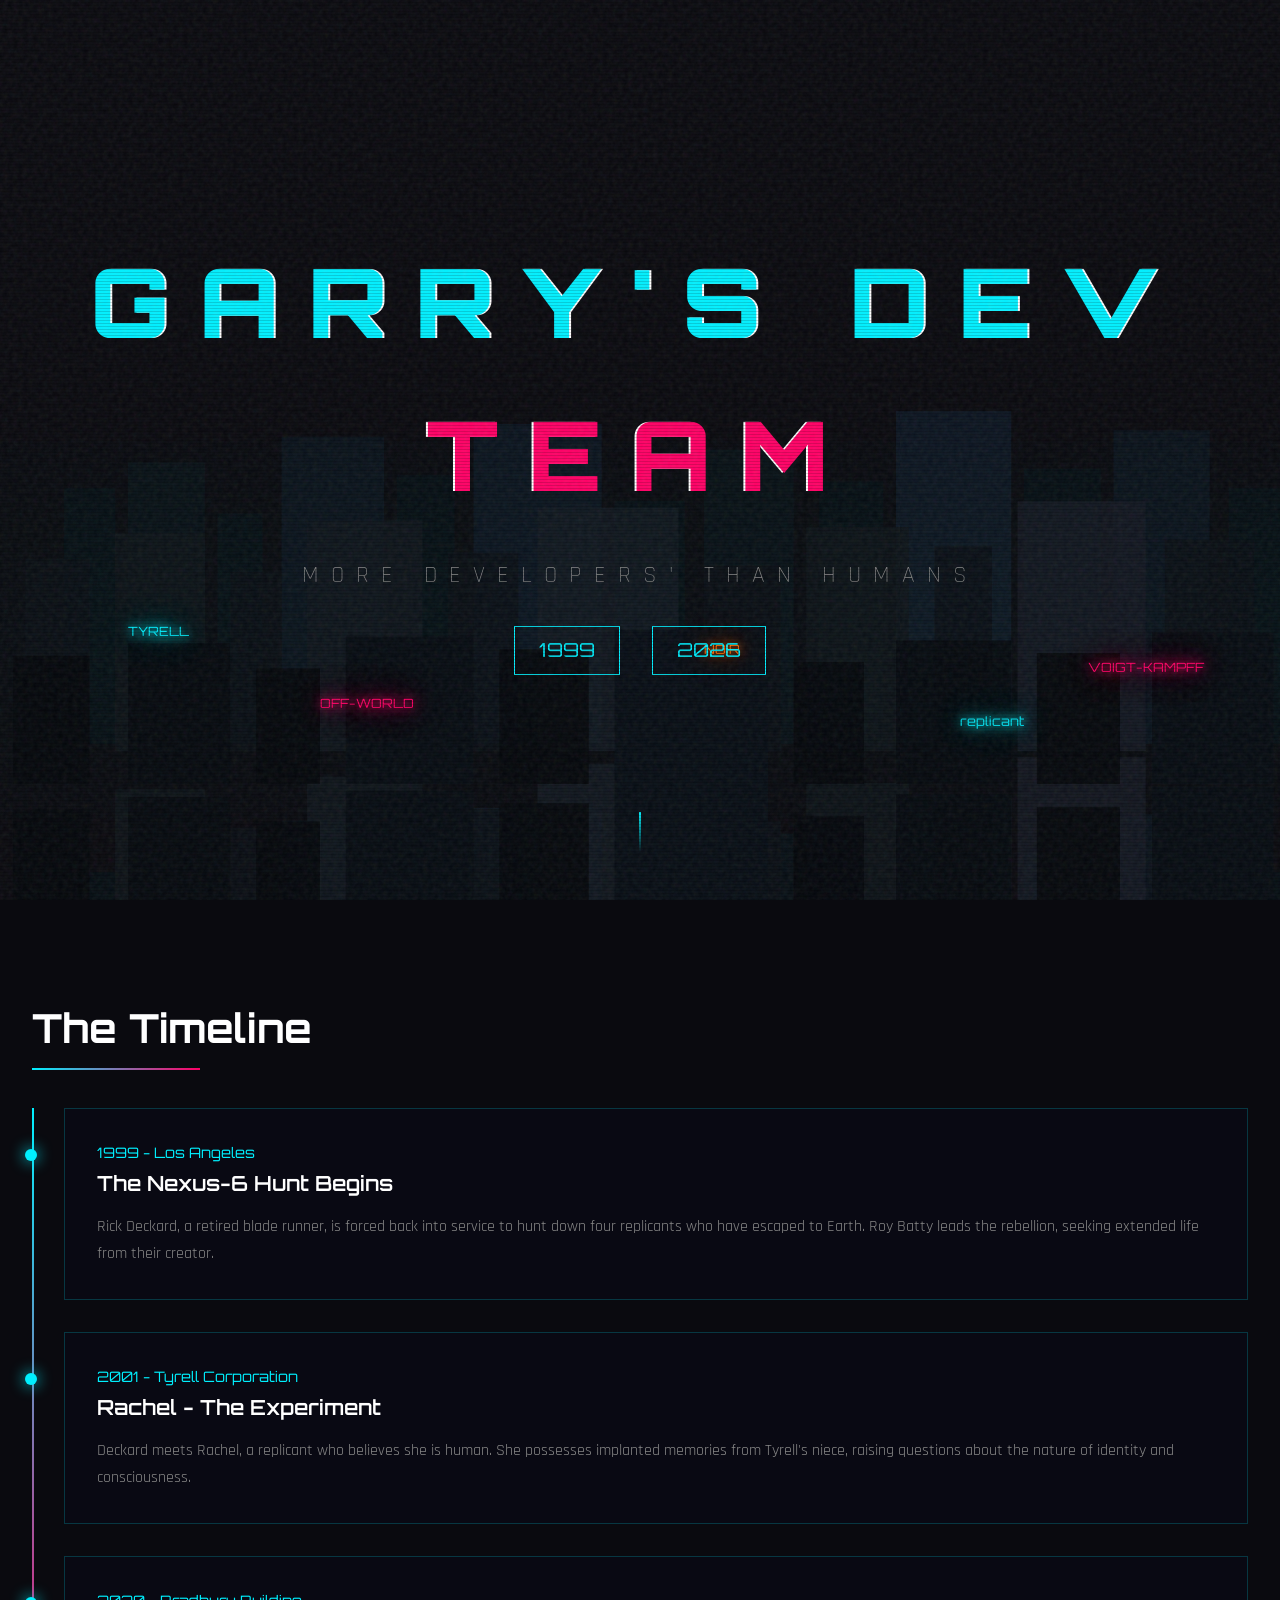
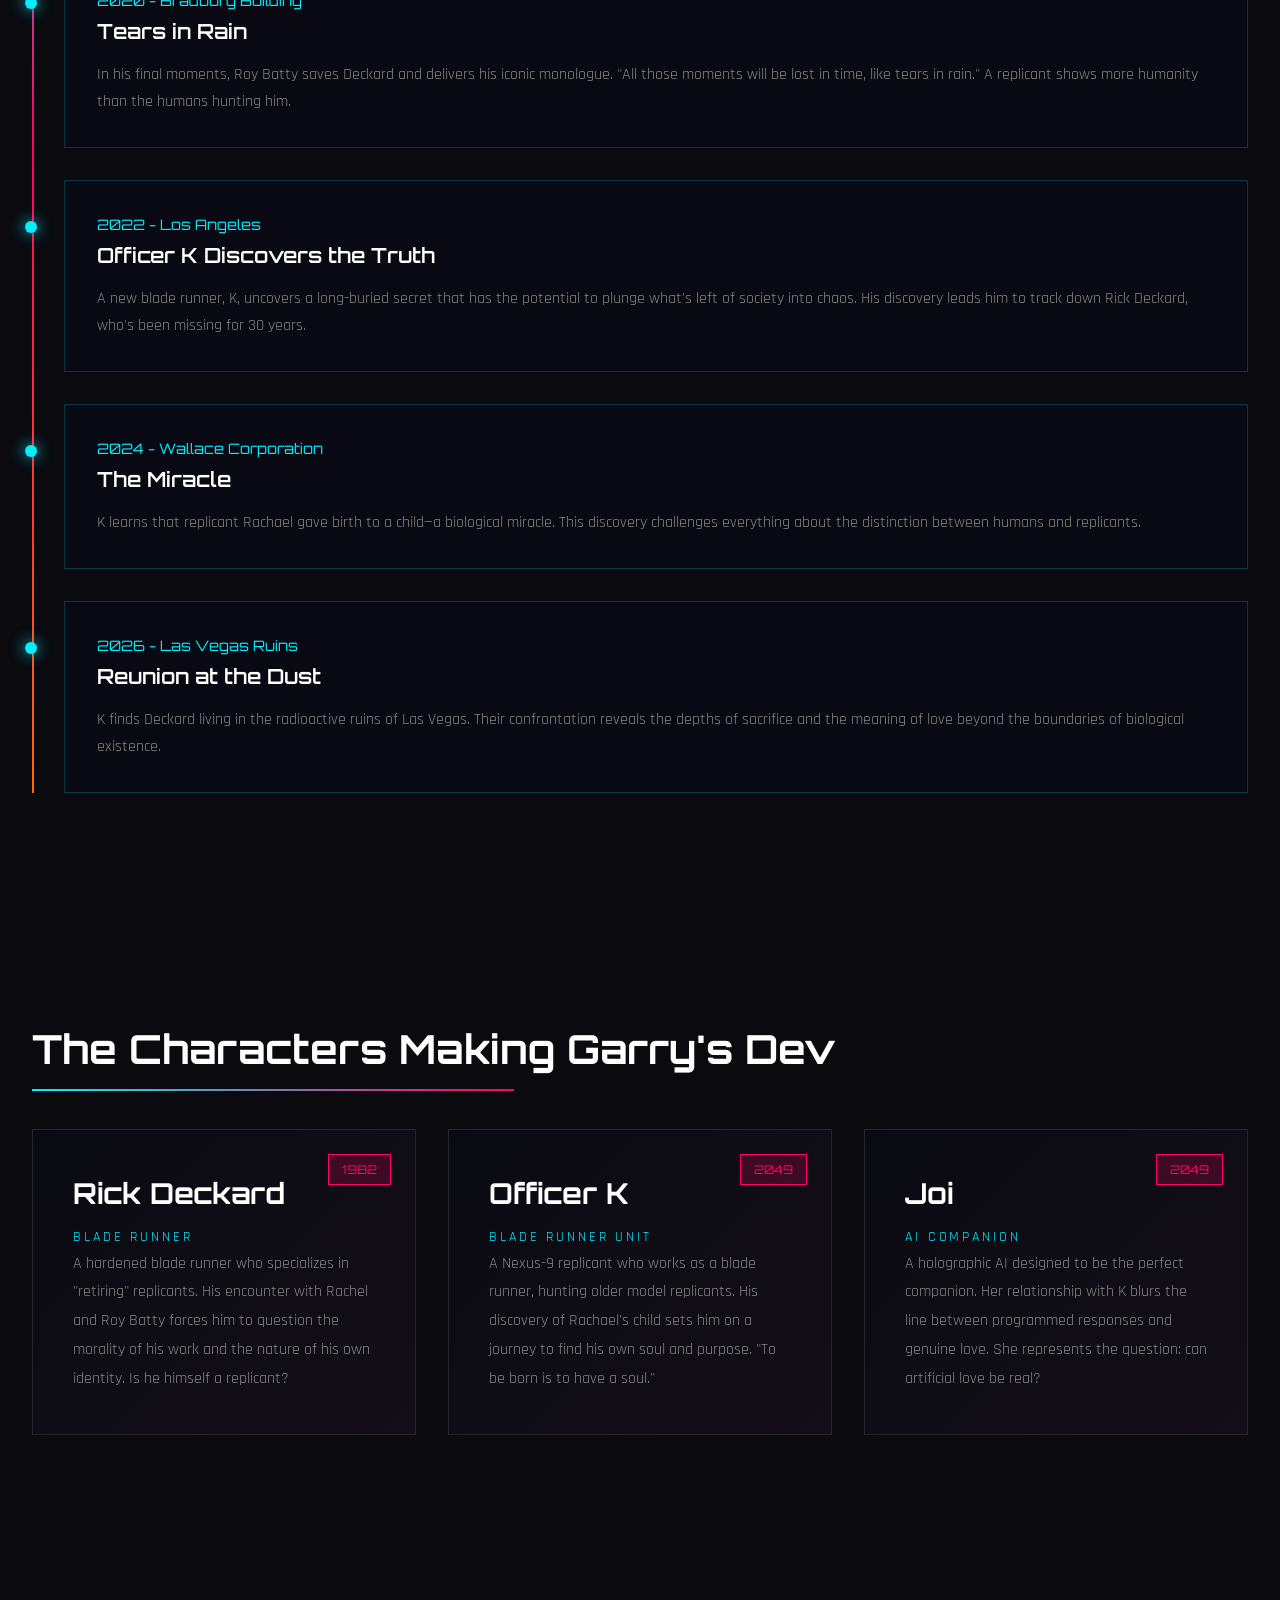
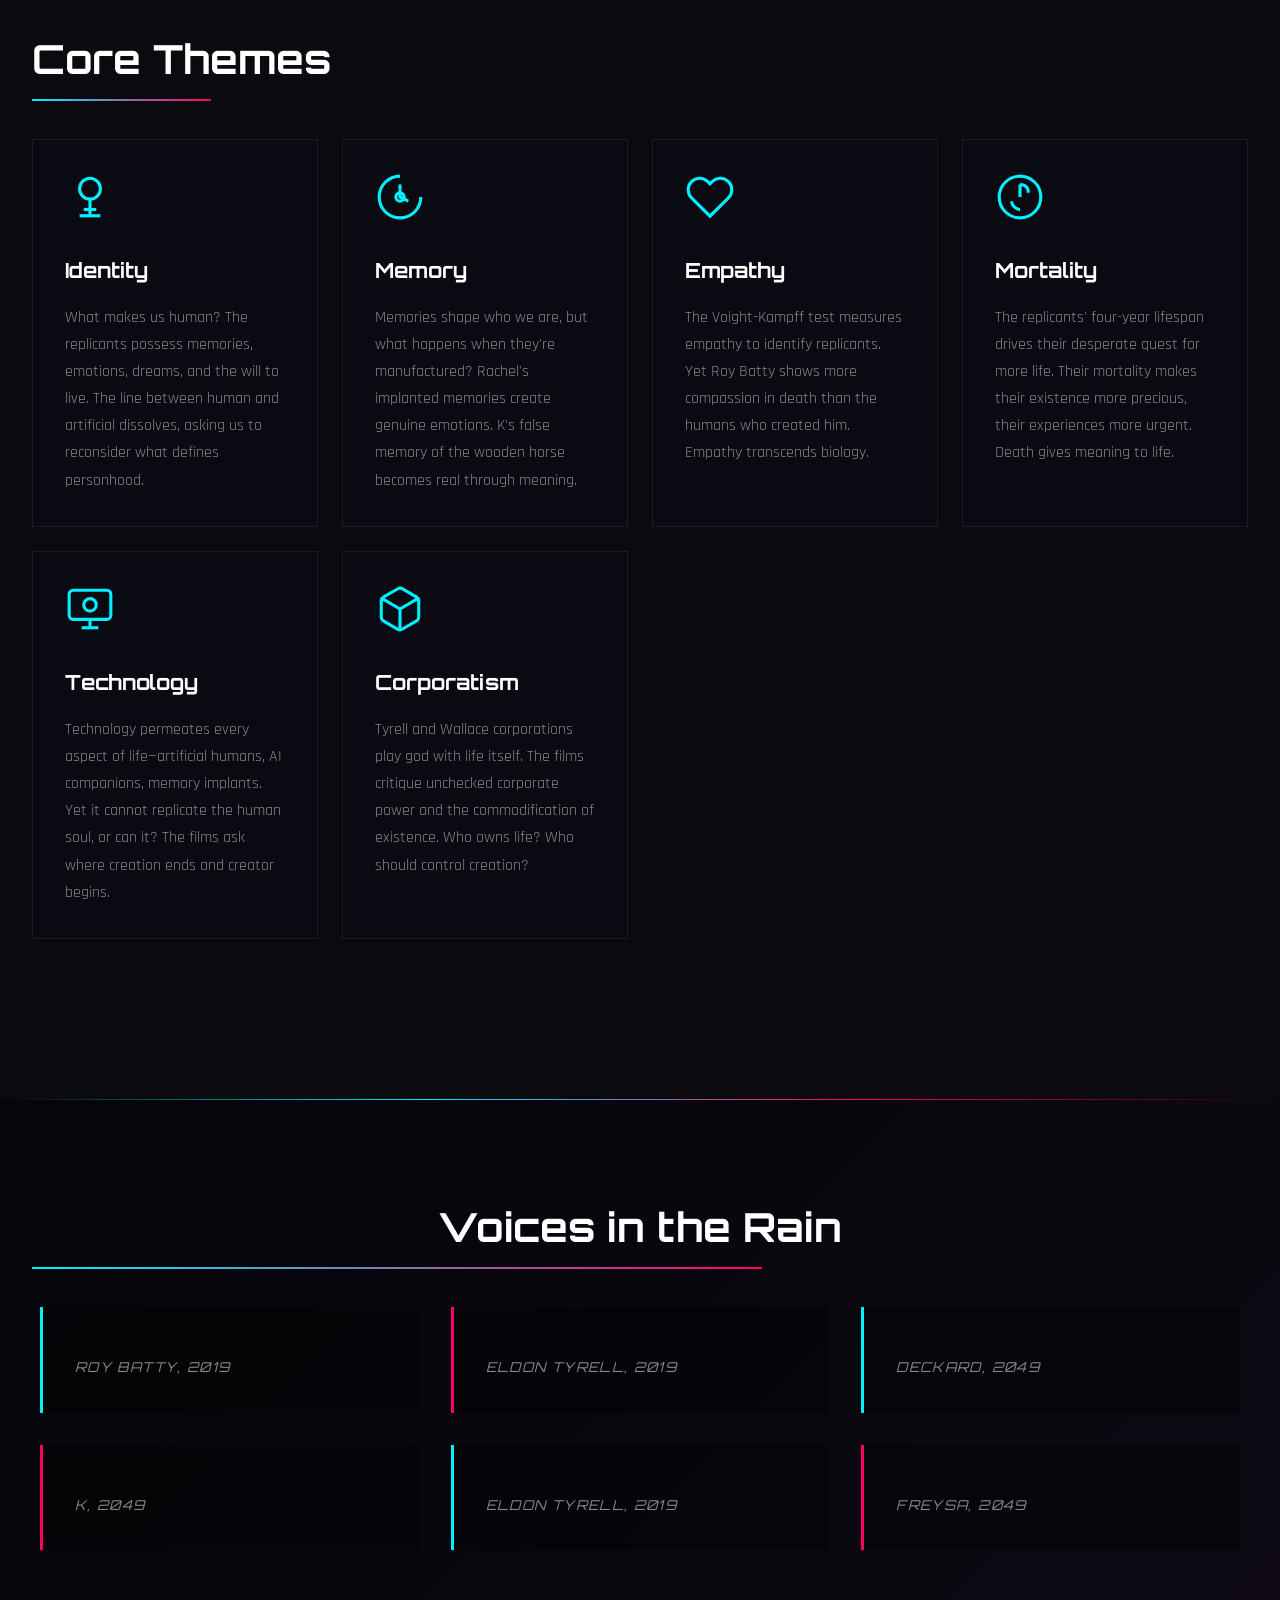
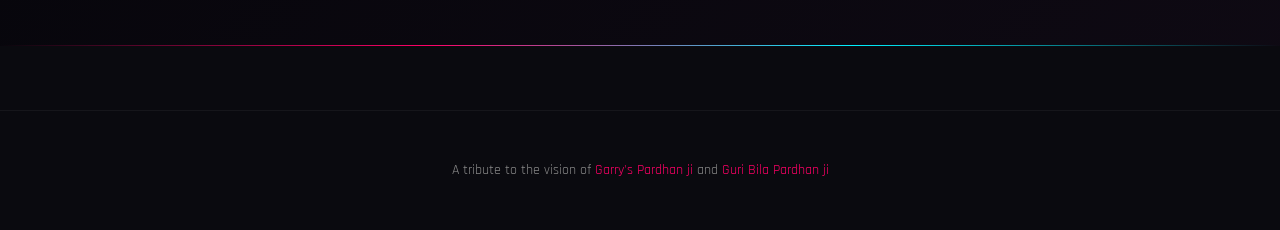
==== commit 9cf86bb0: "Update index.html" ====
--- a/index.html
+++ b/index.html
@@ -1,5 +1,5 @@
 <!DOCTYPE html>    
-<html lang="en">         
+<html lang="en">          
 <head>    
     <title>GARRY'S DEV TEAM</title>
     <meta name="google-site-verification" content="avKt0kU8BLroSEwpbWZfUo_rFv3355gO7h4EBbHmnKc" />
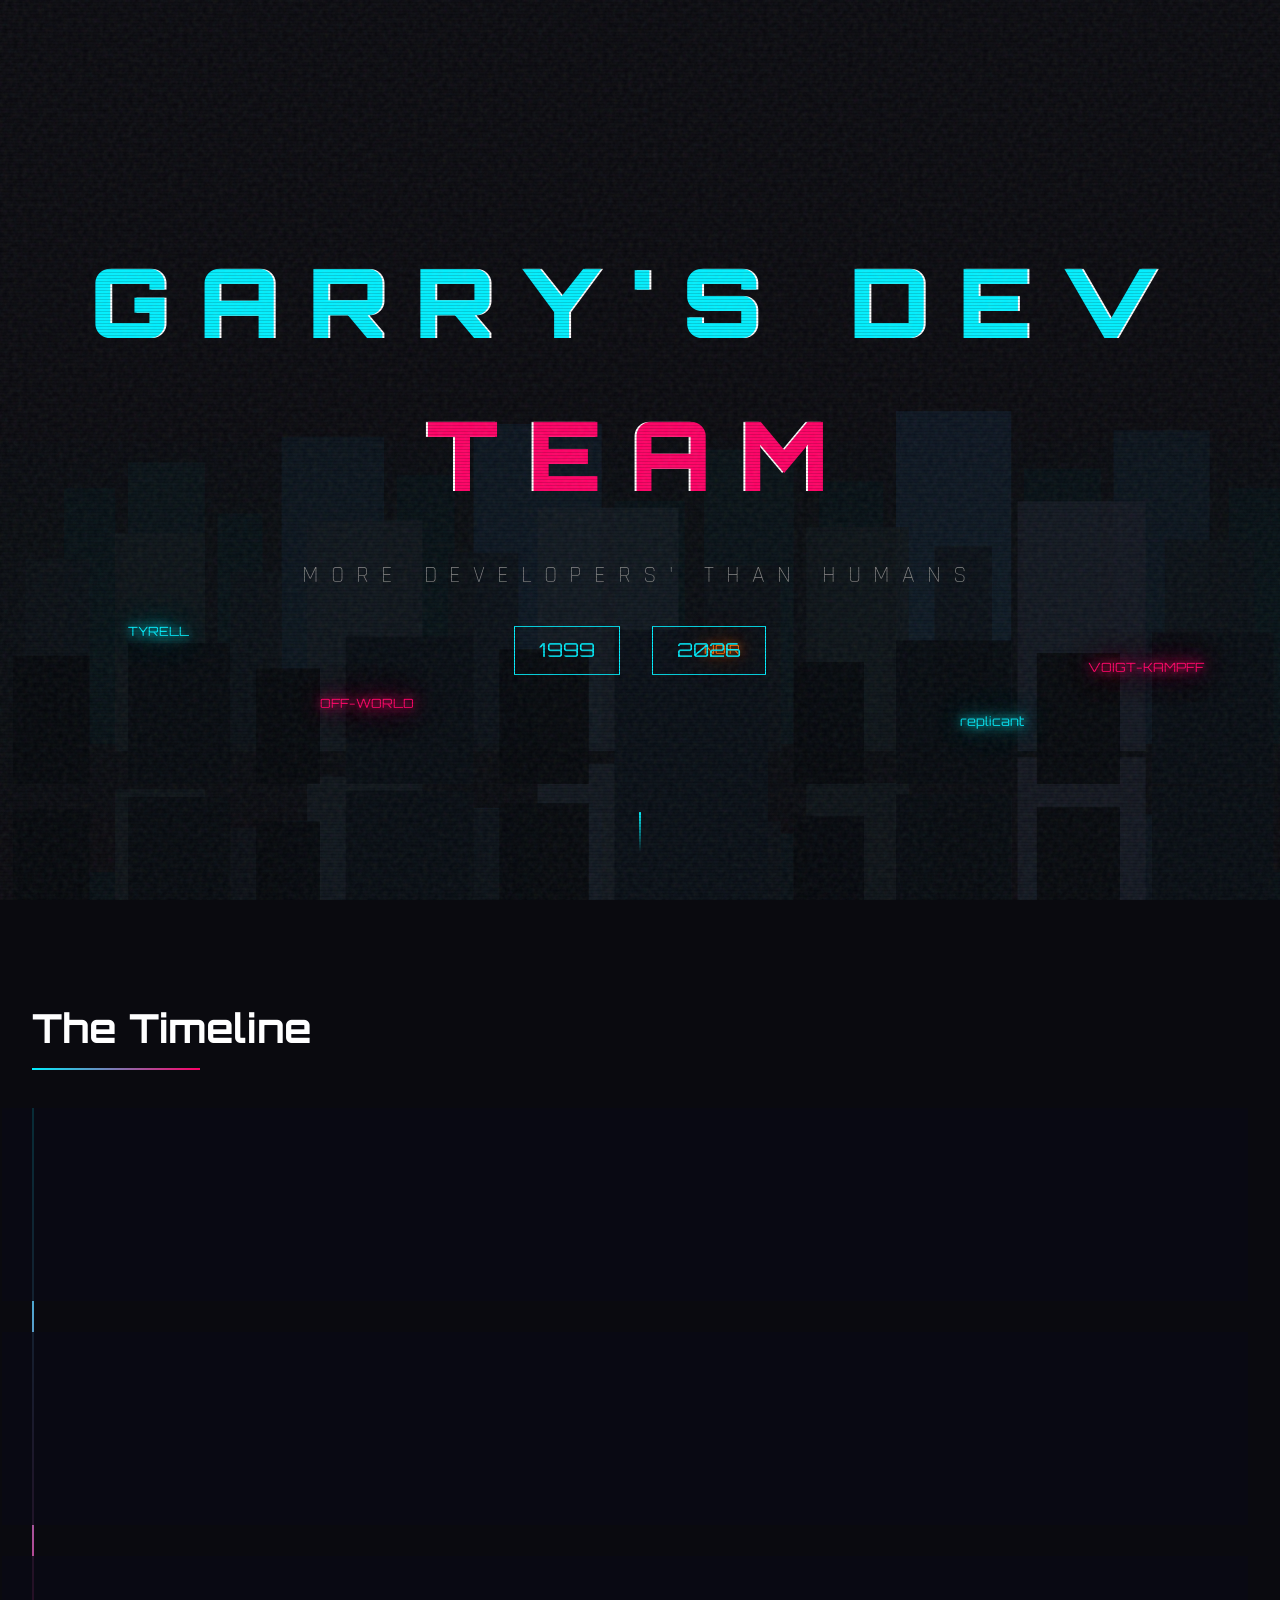
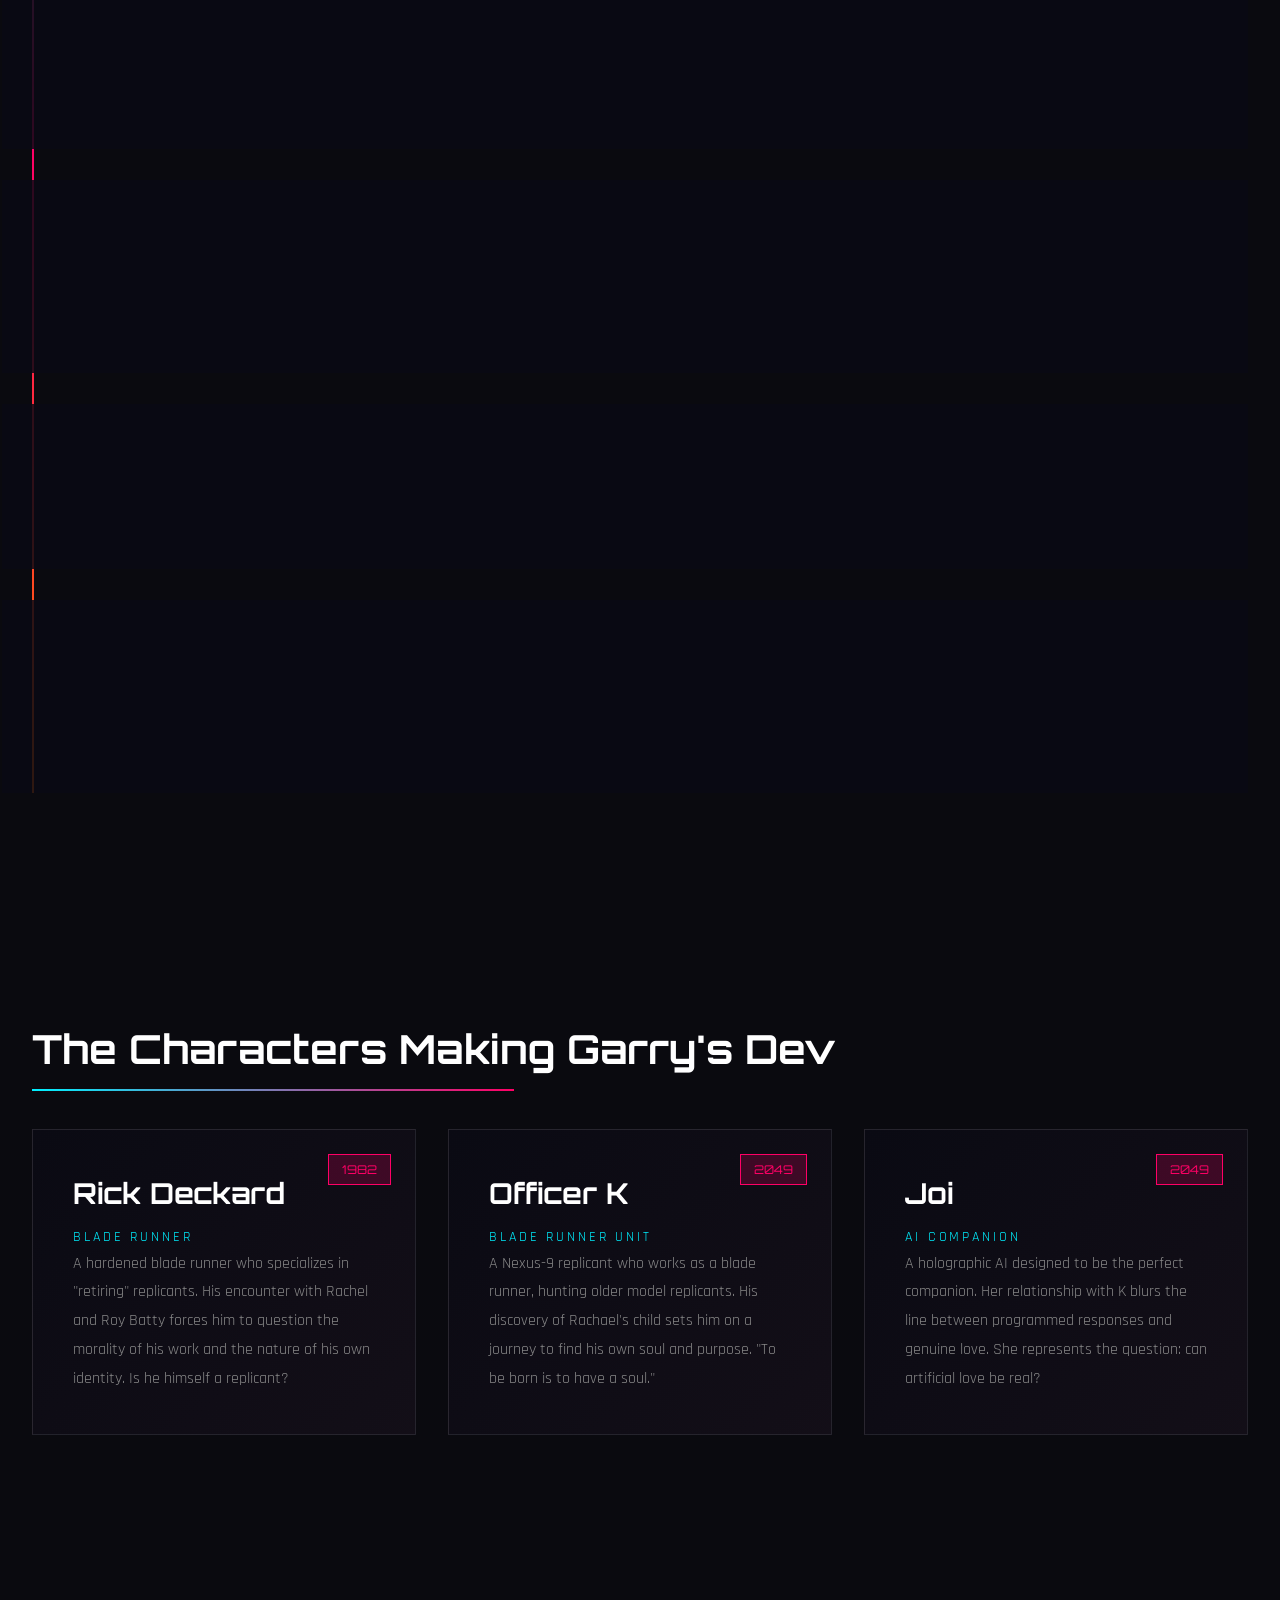
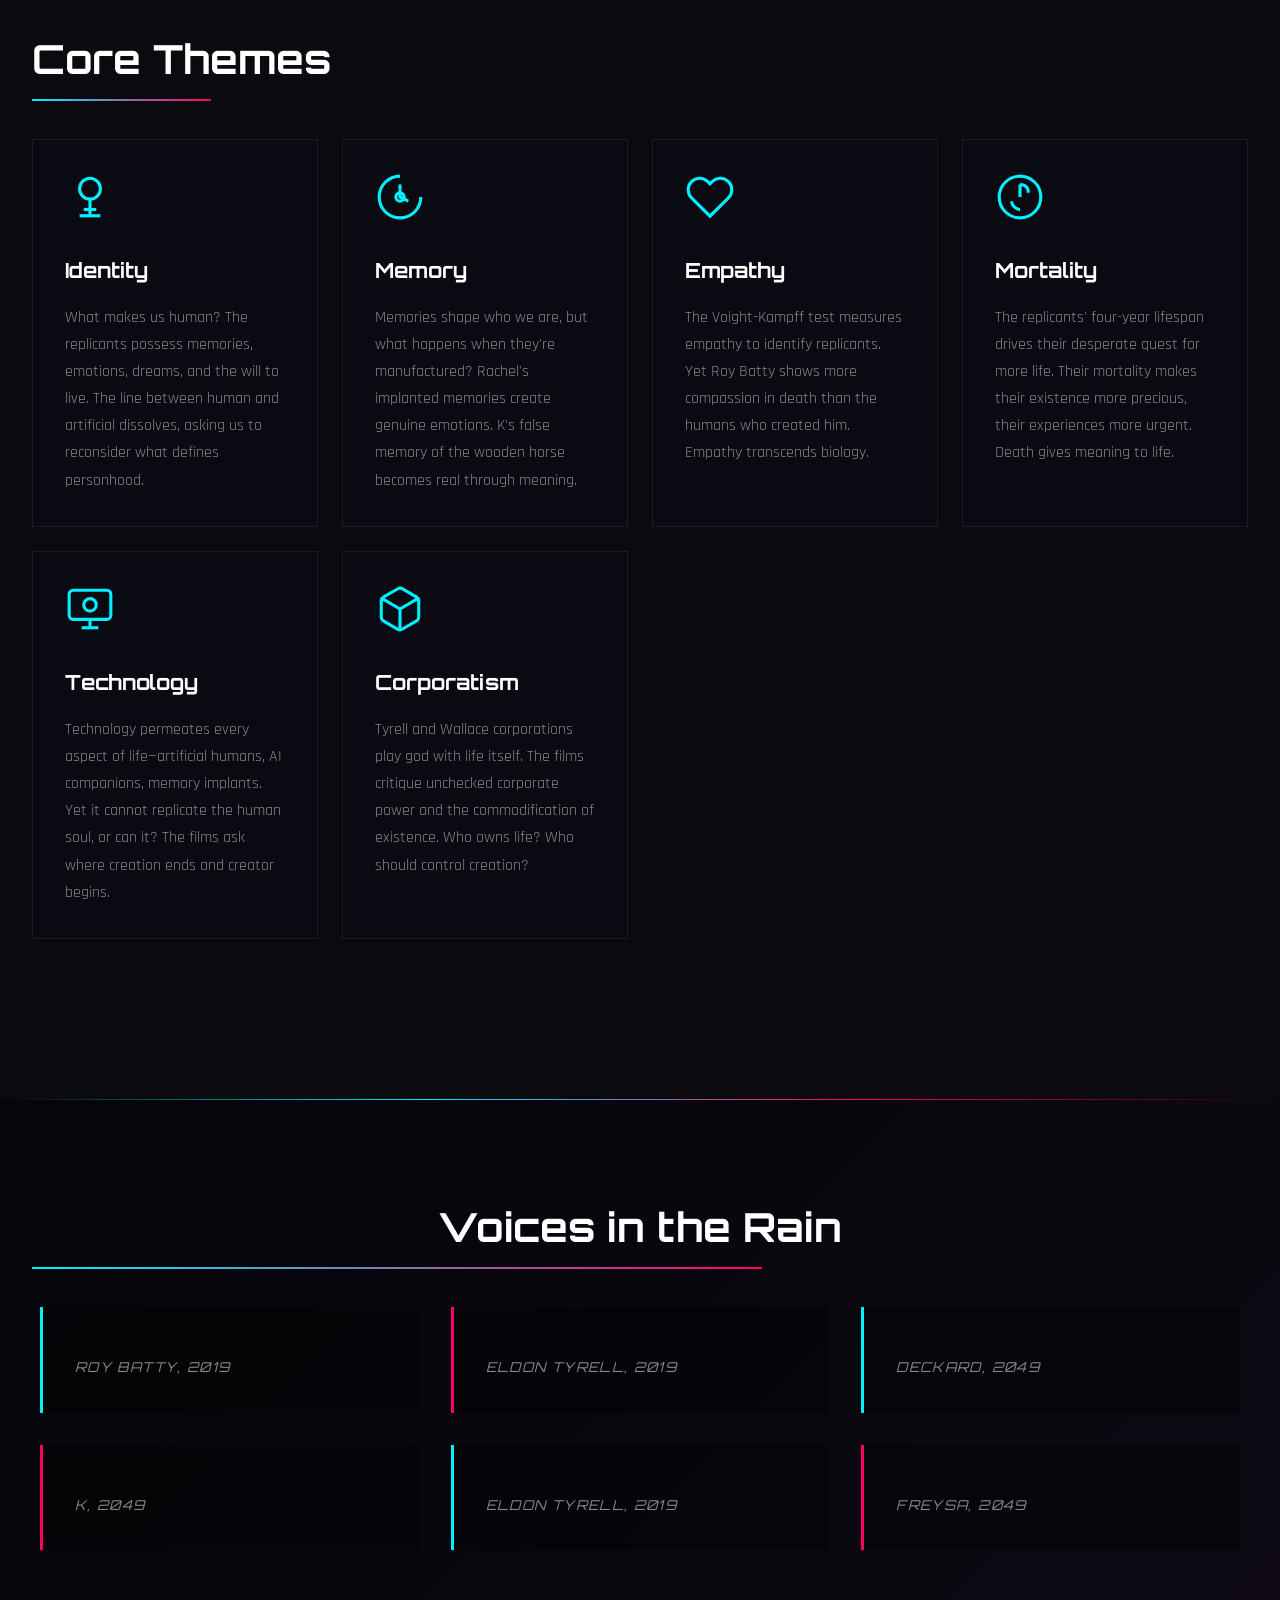
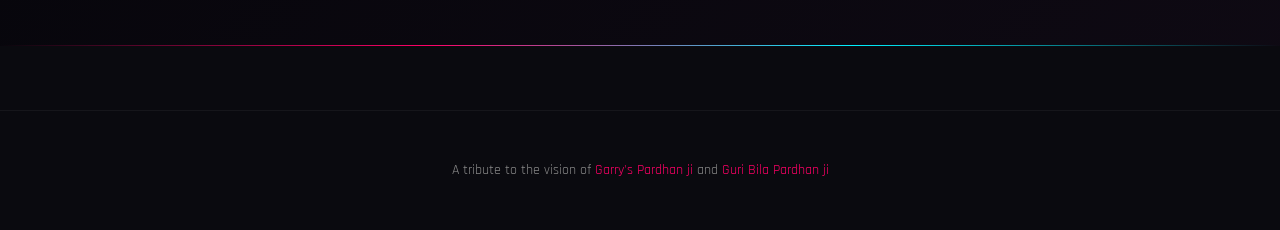
==== commit 4ad92ca7: "Update index.html" ====
--- a/index.html
+++ b/index.html
@@ -1,4 +1,4 @@
-<!DOCTYPE html>    
+<!DOCTYPE html>     
 <html lang="en">          
 <head>    
     <title>GARRY'S DEV TEAM</title>
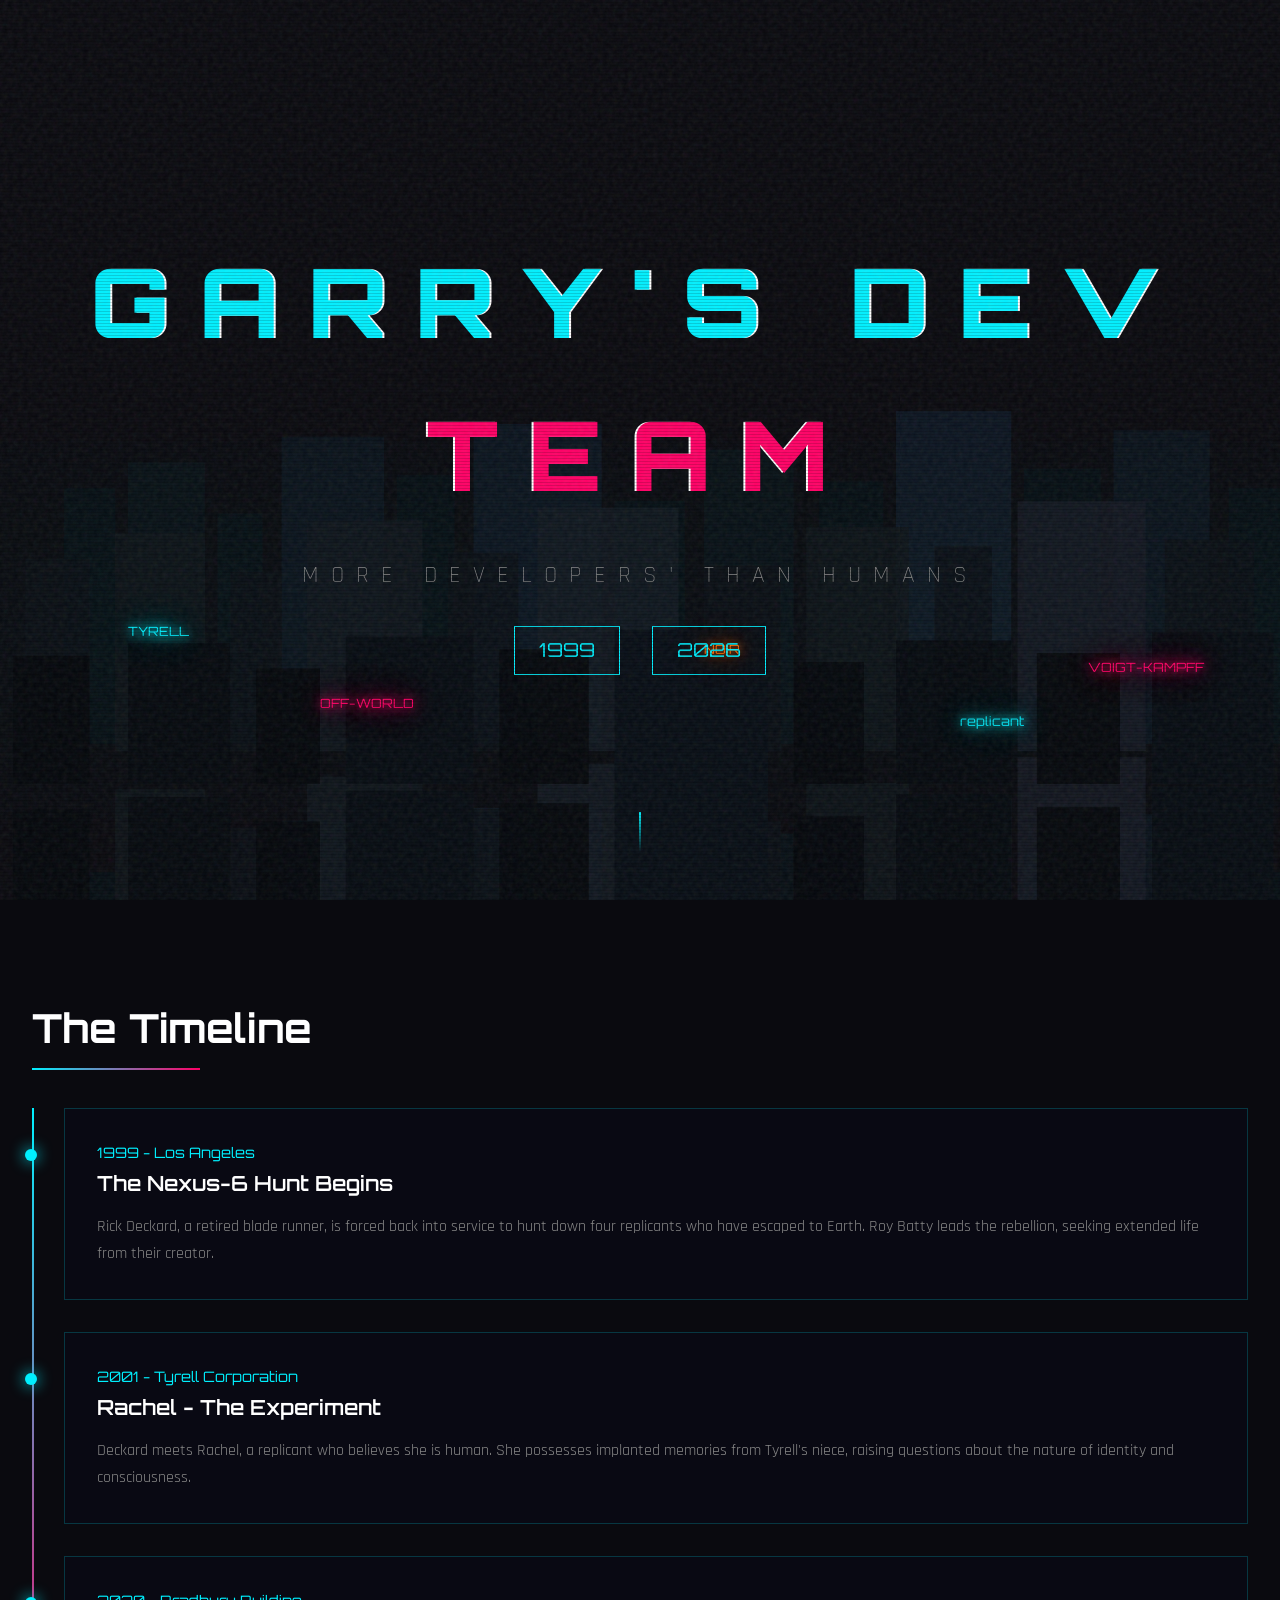
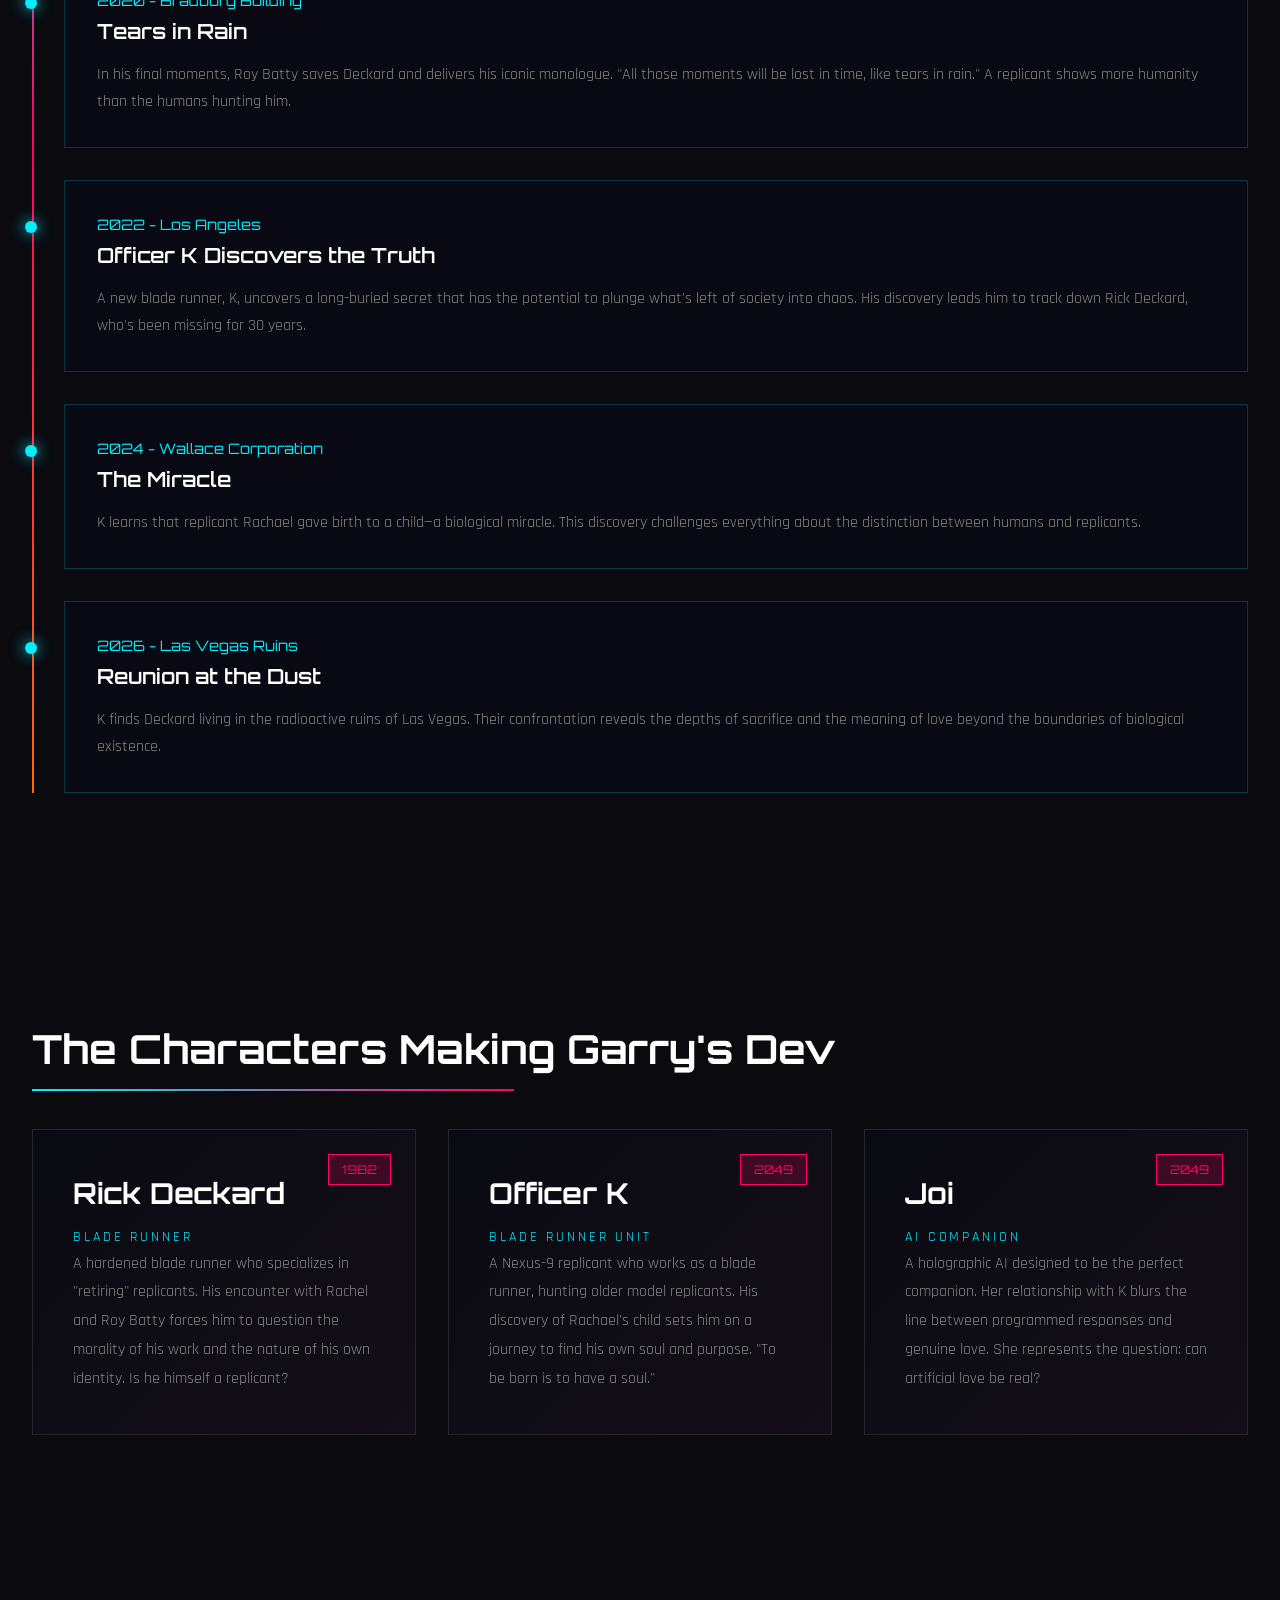
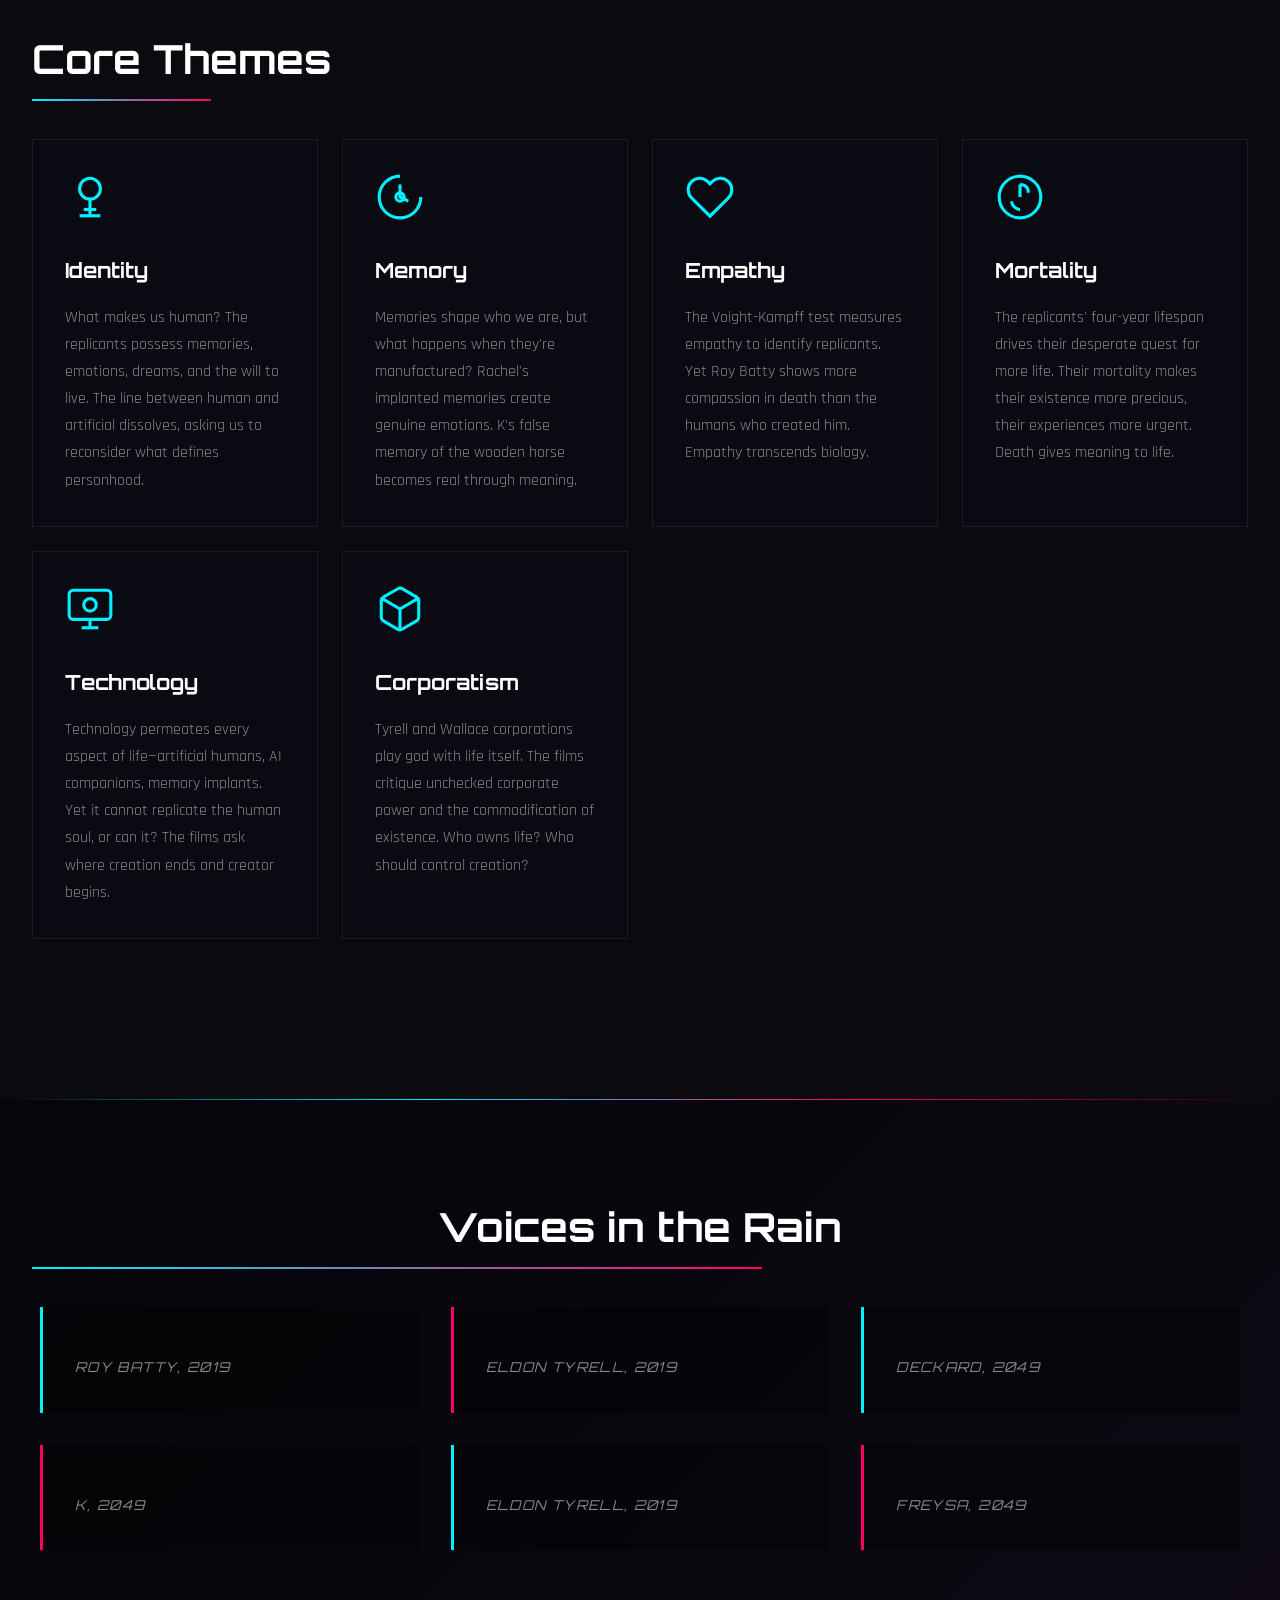
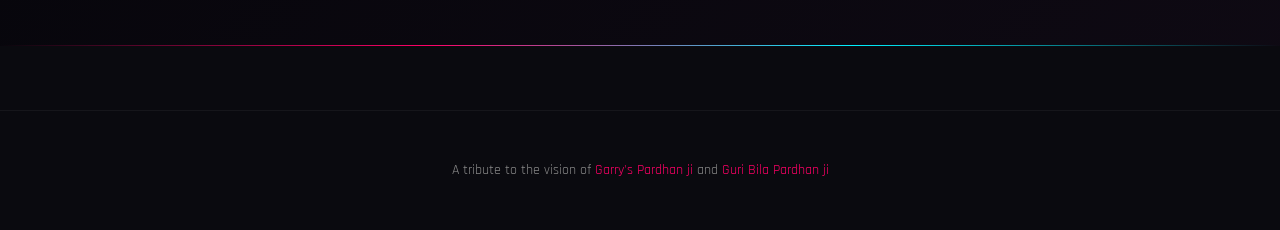
==== commit 34ff3d03: "Update index.html" ====
--- a/index.html
+++ b/index.html
@@ -1,5 +1,6 @@
 <!DOCTYPE html>     
 <html lang="en">          
+    
 <head>    
     <title>GARRY'S DEV TEAM</title>
     <meta name="google-site-verification" content="avKt0kU8BLroSEwpbWZfUo_rFv3355gO7h4EBbHmnKc" />
@@ -7,6 +8,7 @@
     <meta name="viewport" content="width=device-width, initial-scale=1.0">
     <link href="https://fonts.googleapis.com/css2?family=Orbitron:wght@400;700;900&family=Rajdhani:wght@300;400;500;600&display=swap" rel="stylesheet">
     <link rel="stylesheet" href="style.css">
+    
     <!-- <style>
         * {   
             margin: 0; 
--- a/style.css
+++ b/style.css
@@ -1,8 +1,8 @@
-* {
+*       {
             margin: 0;
             padding: 0;
             box-sizing: border-box;
-        }
+        } 
 
         :root {
             --cyan: #00f0ff;
@@ -711,4 +711,4 @@
 
         .glow-magenta:hover {
             box-shadow: 0 0 20px rgba(255, 0, 102, 0.4), inset 0 0 20px rgba(255, 0, 102, 0.1);
-        }+        }
